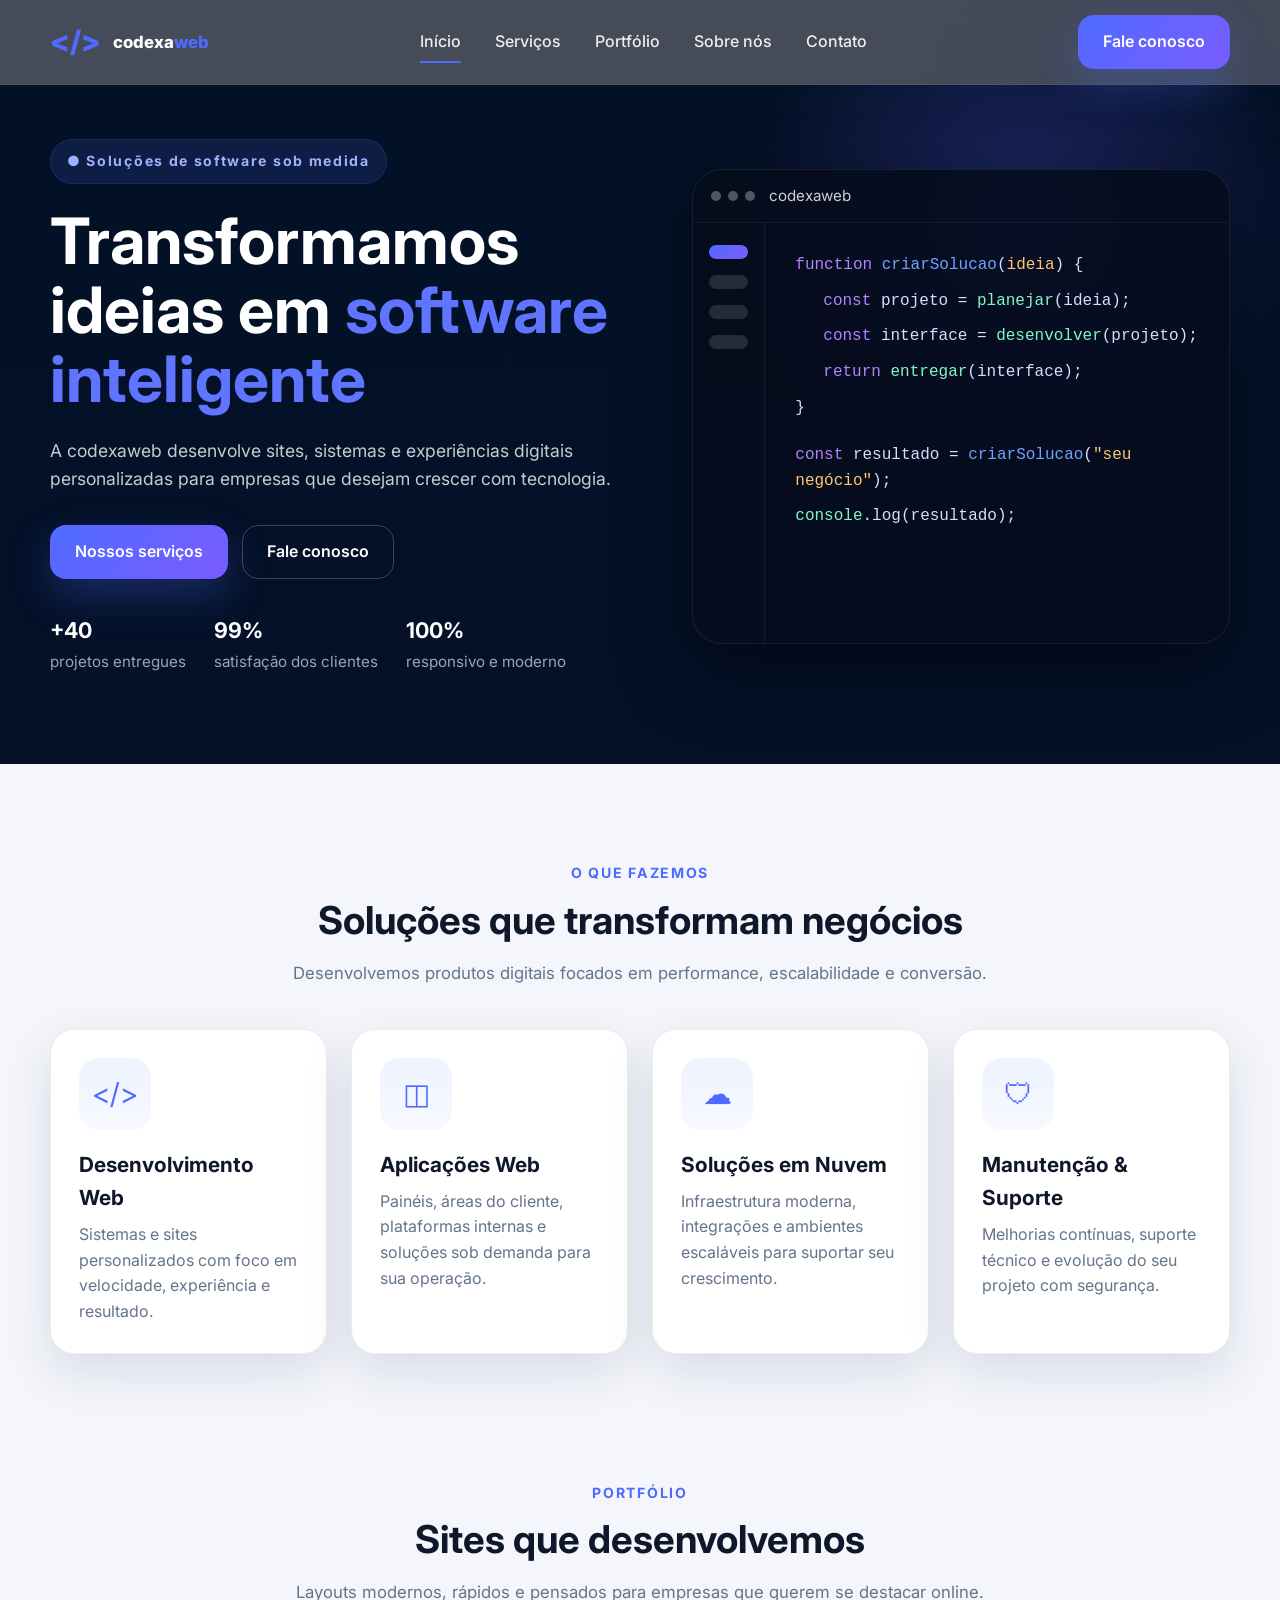
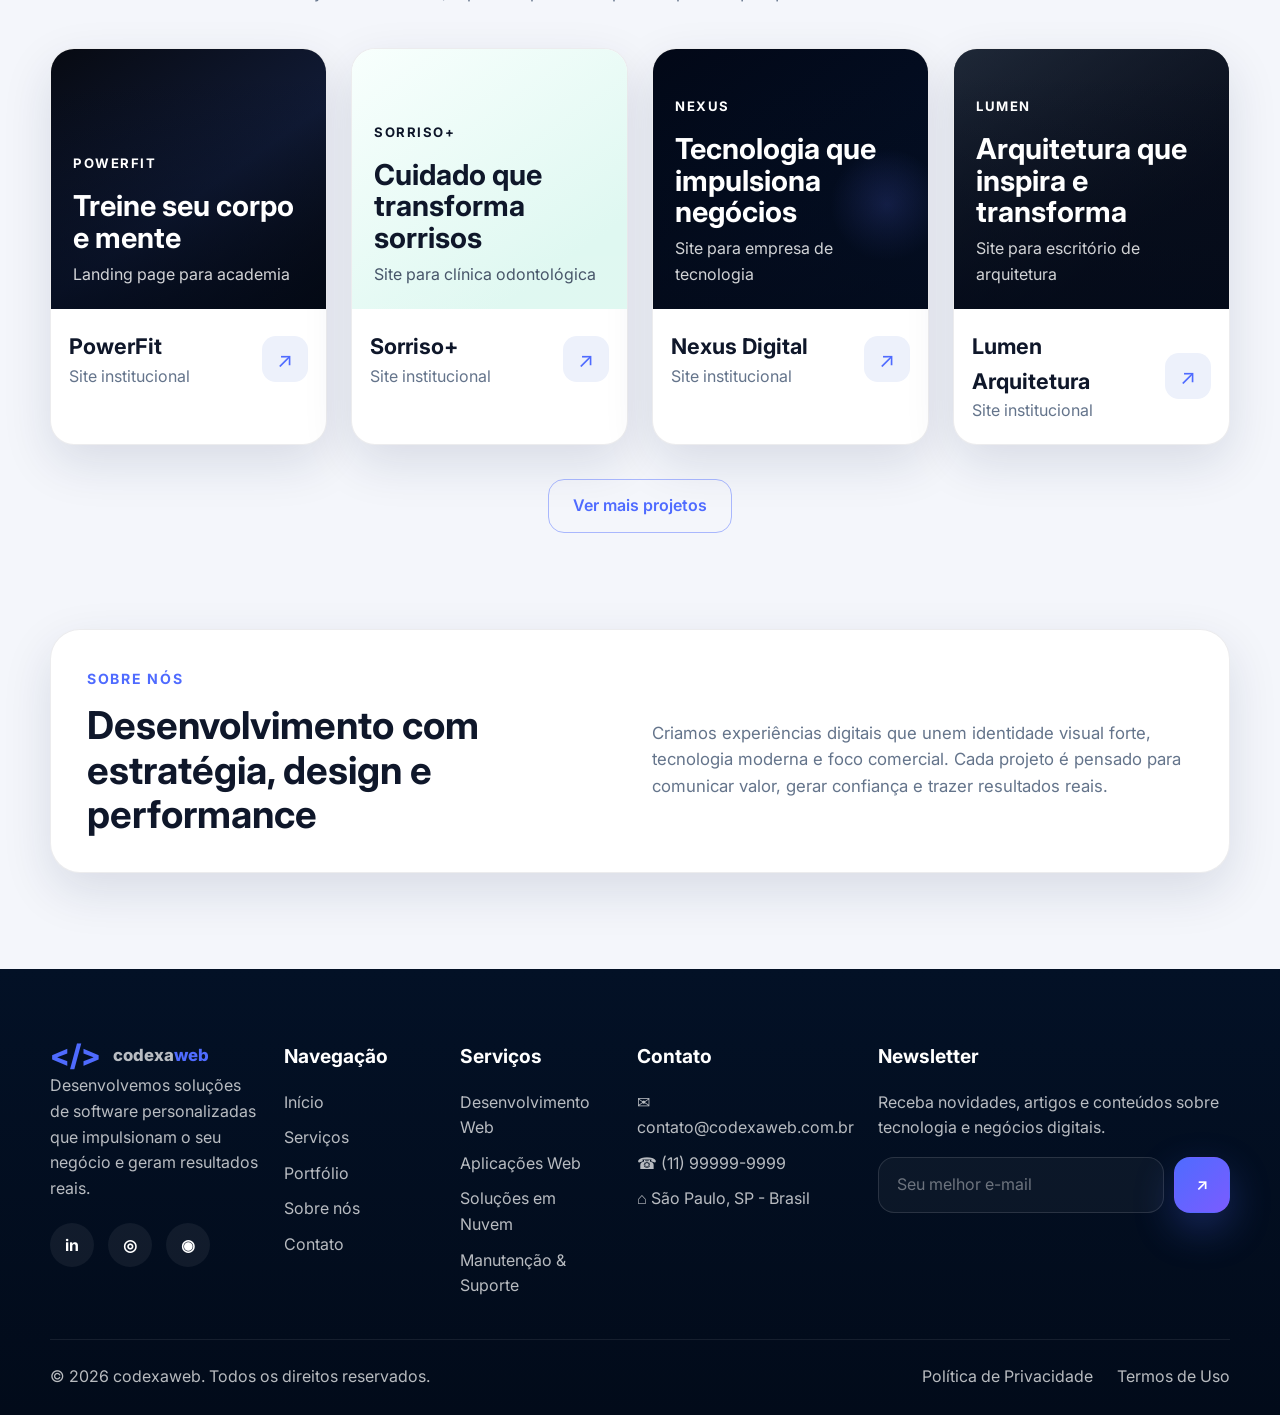
==== index.html @ ecbe746e "Arquivos iniciais" ====
<!DOCTYPE html>
<html lang="pt-BR">
<head>
  <meta charset="UTF-8" />
  <meta name="viewport" content="width=device-width, initial-scale=1.0" />
  <title>codexaweb | Soluções de software sob medida</title>
  <meta name="description" content="A codexaweb desenvolve sites e soluções de software modernas para empresas que querem crescer no digital." />
  <link rel="preconnect" href="https://fonts.googleapis.com">
  <link rel="preconnect" href="https://fonts.gstatic.com" crossorigin>
  <link href="https://fonts.googleapis.com/css2?family=Inter:wght@400;500;600;700;800&display=swap" rel="stylesheet">
  <link rel="stylesheet" href="style.css" />
</head>
<body>
  <div class="page-glow page-glow-1"></div>
  <div class="page-glow page-glow-2"></div>

  <header class="header" id="topo">
    <div class="container nav">
      <a href="#topo" class="brand" aria-label="Ir para o topo">
        <span class="brand-icon">&lt;/&gt;</span>
        <span class="brand-text">codexa<span>web</span></span>
      </a>

      <button class="menu-toggle" aria-label="Abrir menu" aria-expanded="false">
        <span></span><span></span><span></span>
      </button>

      <nav class="nav-links">
        <a href="#inicio">Início</a>
        <a href="#servicos">Serviços</a>
        <a href="#portfolio">Portfólio</a>
        <a href="#sobre">Sobre nós</a>
        <a href="#contato">Contato</a>
      </nav>

      <a href="#contato" class="btn btn-primary desktop-cta">Fale conosco</a>
    </div>
  </header>

  <main>
    <section class="hero" id="inicio">
      <div class="container hero-grid">
        <div class="hero-content">
          <span class="eyebrow">● Soluções de software sob medida</span>
          <h1>Transformamos ideias em <span>software inteligente</span></h1>
          <p>
            A codexaweb desenvolve sites, sistemas e experiências digitais
            personalizadas para empresas que desejam crescer com tecnologia.
          </p>

          <div class="hero-actions">
            <a href="#servicos" class="btn btn-primary">Nossos serviços</a>
            <a href="#contato" class="btn btn-secondary">Fale conosco</a>
          </div>

          <ul class="hero-metrics">
            <li><strong>+40</strong><span>projetos entregues</span></li>
            <li><strong>99%</strong><span>satisfação dos clientes</span></li>
            <li><strong>100%</strong><span>responsivo e moderno</span></li>
          </ul>
        </div>

        <div class="hero-visual" aria-hidden="true">
          <div class="mockup-window">
            <div class="window-top">
              <div class="dots"><span></span><span></span><span></span></div>
              <span class="window-title">codexaweb</span>
            </div>
            <div class="window-body">
              <aside class="sidebar">
                <span class="side-item active"></span>
                <span class="side-item"></span>
                <span class="side-item"></span>
                <span class="side-item"></span>
              </aside>
              <div class="code-area">
                <div class="line"><span class="purple">function</span> <span class="blue">criarSolucao</span>(<span class="orange">ideia</span>) {</div>
                <div class="line indent"><span class="purple">const</span> projeto = <span class="green">planejar</span>(ideia);</div>
                <div class="line indent"><span class="purple">const</span> interface = <span class="green">desenvolver</span>(projeto);</div>
                <div class="line indent"><span class="purple">return</span> <span class="green">entregar</span>(interface);</div>
                <div class="line">}</div>
                <div class="line space"></div>
                <div class="line"><span class="purple">const</span> resultado = <span class="blue">criarSolucao</span>(<span class="orange">"seu negócio"</span>);</div>
                <div class="line"><span class="green">console</span>.log(resultado);</div>
              </div>
            </div>
          </div>
        </div>
      </div>
    </section>

    <section class="services" id="servicos">
      <div class="container section-head center">
        <span class="section-tag">O QUE FAZEMOS</span>
        <h2>Soluções que transformam negócios</h2>
        <p>Desenvolvemos produtos digitais focados em performance, escalabilidade e conversão.</p>
      </div>

      <div class="container cards-grid">
        <article class="service-card">
          <div class="icon-box">&lt;/&gt;</div>
          <h3>Desenvolvimento Web</h3>
          <p>Sistemas e sites personalizados com foco em velocidade, experiência e resultado.</p>
        </article>

        <article class="service-card">
          <div class="icon-box">◫</div>
          <h3>Aplicações Web</h3>
          <p>Painéis, áreas do cliente, plataformas internas e soluções sob demanda para sua operação.</p>
        </article>

        <article class="service-card">
          <div class="icon-box">☁</div>
          <h3>Soluções em Nuvem</h3>
          <p>Infraestrutura moderna, integrações e ambientes escaláveis para suportar seu crescimento.</p>
        </article>

        <article class="service-card">
          <div class="icon-box">🛡</div>
          <h3>Manutenção & Suporte</h3>
          <p>Melhorias contínuas, suporte técnico e evolução do seu projeto com segurança.</p>
        </article>
      </div>
    </section>

    <section class="portfolio" id="portfolio">
      <div class="container section-head center">
        <span class="section-tag">PORTFÓLIO</span>
        <h2>Sites que desenvolvemos</h2>
        <p>Layouts modernos, rápidos e pensados para empresas que querem se destacar online.</p>
      </div>

      
      <div class="container portfolio-grid">
        <article class="project-card">
          <div class="project-thumb thumb-fitness">
            <div>
              <span class="project-mini-brand">POWERFIT</span>
              <h3>Treine seu corpo e mente</h3>
              <p>Landing page para academia</p>
            </div>
          </div>
          <div class="project-info">
            <div>
              <h4>PowerFit</h4>
              <span>Site institucional</span>
            </div>
            <a href="#contato" aria-label="Solicitar projeto parecido">↗</a>
          </div>
        </article>

        <article class="project-card">
          <div class="project-thumb thumb-dental">
            <div>
              <span class="project-mini-brand">SORRISO+</span>
              <h3>Cuidado que transforma sorrisos</h3>
              <p>Site para clínica odontológica</p>
            </div>
          </div>
          <div class="project-info">
            <div>
              <h4>Sorriso+</h4>
              <span>Site institucional</span>
            </div>
            <a href="#contato" aria-label="Solicitar projeto parecido">↗</a>
          </div>
        </article>

        <article class="project-card">
          <div class="project-thumb thumb-tech">
            <div>
              <span class="project-mini-brand">NEXUS</span>
              <h3>Tecnologia que impulsiona negócios</h3>
              <p>Site para empresa de tecnologia</p>
            </div>
          </div>
          <div class="project-info">
            <div>
              <h4>Nexus Digital</h4>
              <span>Site institucional</span>
            </div>
            <a href="#contato" aria-label="Solicitar projeto parecido">↗</a>
          </div>
        </article>

        <article class="project-card">
          <div class="project-thumb thumb-arch">
            <div>
              <span class="project-mini-brand">LUMEN</span>
              <h3>Arquitetura que inspira e transforma</h3>
              <p>Site para escritório de arquitetura</p>
            </div>
          </div>
          <div class="project-info">
            <div>
              <h4>Lumen Arquitetura</h4>
              <span>Site institucional</span>
            </div>
            <a href="#contato" aria-label="Solicitar projeto parecido">↗</a>
          </div>
        </article>
      </div>

      <div class="container portfolio-action">
        <a href="#contato" class="btn btn-outline">Ver mais projetos</a>
      </div>
    </section>

    <section class="about" id="sobre">
      <div class="container about-box">
        <div>
          <span class="section-tag">SOBRE NÓS</span>
          <h2>Desenvolvimento com estratégia, design e performance</h2>
        </div>
        <p>
          Criamos experiências digitais que unem identidade visual forte,
          tecnologia moderna e foco comercial. Cada projeto é pensado para
          comunicar valor, gerar confiança e trazer resultados reais.
        </p>
      </div>
    </section>
  </main>

  <footer class="footer" id="contato">
    <div class="container footer-grid">
      <div class="footer-brand-col">
        <a href="#topo" class="brand footer-brand">
          <span class="brand-icon">&lt;/&gt;</span>
          <span class="brand-text">codexa<span>web</span></span>
        </a>
        <p>
          Desenvolvemos soluções de software personalizadas que impulsionam o
          seu negócio e geram resultados reais.
        </p>
        <div class="socials">
          <a href="#" aria-label="LinkedIn">in</a>
          <a href="#" aria-label="Instagram">◎</a>
          <a href="#" aria-label="GitHub">◉</a>
        </div>
      </div>

      <div>
        <h3>Navegação</h3>
        <ul>
          <li><a href="#inicio">Início</a></li>
          <li><a href="#servicos">Serviços</a></li>
          <li><a href="#portfolio">Portfólio</a></li>
          <li><a href="#sobre">Sobre nós</a></li>
          <li><a href="#contato">Contato</a></li>
        </ul>
      </div>

      <div>
        <h3>Serviços</h3>
        <ul>
          <li><a href="#servicos">Desenvolvimento Web</a></li>
          <li><a href="#servicos">Aplicações Web</a></li>
          <li><a href="#servicos">Soluções em Nuvem</a></li>
          <li><a href="#servicos">Manutenção & Suporte</a></li>
        </ul>
      </div>

      <div>
        <h3>Contato</h3>
        <ul class="contact-list">
          <li>✉ contato@codexaweb.com.br</li>
          <li>☎ (11) 99999-9999</li>
          <li>⌂ São Paulo, SP - Brasil</li>
        </ul>
      </div>

      <div>
        <h3>Newsletter</h3>
        <p>Receba novidades, artigos e conteúdos sobre tecnologia e negócios digitais.</p>
        <form class="newsletter-form" id="newsletterForm">
          <input type="email" id="newsletterEmail" placeholder="Seu melhor e-mail" required />
          <button type="submit" class="btn btn-primary icon-btn">↗</button>
        </form>
        <small id="formMessage" class="form-message"></small>
      </div>
    </div>

    <div class="container footer-bottom">
      <p>© 2026 codexaweb. Todos os direitos reservados.</p>
      <div>
        <a href="#">Política de Privacidade</a>
        <a href="#">Termos de Uso</a>
      </div>
    </div>
  </footer>

  <script src="script.js"></script>
</body>
</html>
---- style.css ----
:root {
  --bg: #f4f6fb;
  --bg-dark: #041129;
  --bg-darker: #020b1a;
  --surface: #ffffff;
  --surface-soft: #edf1fb;
  --text: #0f172a;
  --text-soft: #64748b;
  --white: #ffffff;
  --border: rgba(15, 23, 42, 0.08);
  --primary: #4f6bff;
  --primary-2: #7a5cff;
  --shadow: 0 18px 50px rgba(18, 32, 74, 0.12);
  --radius: 24px;
  --container: 1180px;
}

* {
  margin: 0;
  padding: 0;
  box-sizing: border-box;
}

html {
  scroll-behavior: smooth;
}

body {
  font-family: 'Inter', sans-serif;
  background: var(--bg);
  color: var(--text);
  line-height: 1.6;
  overflow-x: hidden;
}

a {
  color: inherit;
  text-decoration: none;
}

button,
input {
  font: inherit;
}

.container {
  width: min(calc(100% - 40px), var(--container));
  margin: 0 auto;
}

.page-glow {
  position: fixed;
  inset: auto;
  border-radius: 999px;
  filter: blur(110px);
  pointer-events: none;
  opacity: 0.22;
  z-index: -1;
}

.page-glow-1 {
  width: 360px;
  height: 360px;
  background: #5d6dff;
  top: 40px;
  right: -100px;
}

.page-glow-2 {
  width: 340px;
  height: 340px;
  background: #6e37ff;
  top: 220px;
  left: -120px;
}

.header {
  position: sticky;
  top: 0;
  z-index: 20;
  backdrop-filter: blur(12px);
  background: rgba(2, 11, 26, 0.72);
  border-bottom: 1px solid rgba(255,255,255,0.06);
}

.nav {
  min-height: 84px;
  display: flex;
  align-items: center;
  justify-content: space-between;
  gap: 24px;
}

.brand {
  display: inline-flex;
  align-items: center;
  gap: 12px;
  color: var(--white);
  font-weight: 800;
  font-size: 1.15rem;
}

.brand-icon {
  color: var(--primary);
  font-size: 1.85rem;
  line-height: 1;
}

.brand-text {
  font-size: 1.05rem;
}

.brand-text span {
  color: var(--primary);
}

.nav-links {
  display: flex;
  align-items: center;
  gap: 34px;
  color: rgba(255,255,255,0.9);
}

.nav-links a {
  position: relative;
  font-weight: 500;
}

.nav-links a::after {
  content: '';
  position: absolute;
  left: 0;
  bottom: -8px;
  width: 0;
  height: 2px;
  background: var(--primary);
  transition: width .25s ease;
}

.nav-links a:hover::after,
.nav-links a.active::after {
  width: 100%;
}

.btn {
  display: inline-flex;
  align-items: center;
  justify-content: center;
  min-height: 54px;
  padding: 0 24px;
  border-radius: 16px;
  border: 1px solid transparent;
  font-weight: 600;
  transition: transform .2s ease, box-shadow .2s ease, border-color .2s ease, background .2s ease;
  cursor: pointer;
}

.btn:hover {
  transform: translateY(-2px);
}

.btn-primary {
  color: var(--white);
  background: linear-gradient(135deg, var(--primary), var(--primary-2));
  box-shadow: 0 16px 40px rgba(79, 107, 255, 0.28);
}

.btn-secondary {
  color: var(--white);
  background: transparent;
  border-color: rgba(255,255,255,0.22);
}

.btn-outline {
  border-color: rgba(79, 107, 255, 0.45);
  color: var(--primary);
  background: transparent;
}

.menu-toggle {
  display: none;
  flex-direction: column;
  gap: 5px;
  background: transparent;
  border: 0;
}

.menu-toggle span {
  width: 26px;
  height: 2px;
  background: var(--white);
  display: block;
}

.hero {
  position: relative;
  background:
    radial-gradient(circle at 80% 20%, rgba(100, 92, 255, 0.28), transparent 24%),
    linear-gradient(180deg, #031126 0%, #041129 100%);
  padding: 54px 0 90px;
  overflow: hidden;
}

.hero-grid {
  display: grid;
  grid-template-columns: 1.05fr 0.95fr;
  align-items: center;
  gap: 48px;
}

.eyebrow,
.section-tag {
  display: inline-flex;
  align-items: center;
  gap: 8px;
  font-size: .88rem;
  letter-spacing: .12em;
  font-weight: 700;
}

.eyebrow {
  color: #9db2ff;
  background: rgba(79, 107, 255, 0.14);
  border: 1px solid rgba(79, 107, 255, 0.18);
  padding: 10px 16px;
  border-radius: 999px;
}

.hero-content h1 {
  margin-top: 22px;
  font-size: clamp(2.6rem, 5vw, 4.6rem);
  line-height: 1.08;
  color: var(--white);
  max-width: 680px;
}

.hero-content h1 span {
  color: #5f74ff;
}

.hero-content p {
  margin-top: 24px;
  color: rgba(255,255,255,0.78);
  font-size: 1.1rem;
  max-width: 620px;
}

.hero-actions {
  margin-top: 32px;
  display: flex;
  gap: 14px;
  flex-wrap: wrap;
}

.hero-metrics {
  list-style: none;
  margin-top: 34px;
  display: flex;
  gap: 28px;
  flex-wrap: wrap;
}

.hero-metrics li {
  display: grid;
  gap: 2px;
}

.hero-metrics strong {
  color: var(--white);
  font-size: 1.35rem;
}

.hero-metrics span {
  color: rgba(255,255,255,0.62);
  font-size: .95rem;
}

.hero-visual {
  display: flex;
  justify-content: center;
}

.mockup-window {
  width: 100%;
  max-width: 620px;
  background: rgba(6, 12, 28, 0.88);
  border: 1px solid rgba(255,255,255,0.08);
  border-radius: 30px;
  box-shadow: 0 24px 70px rgba(0, 0, 0, 0.5);
  overflow: hidden;
}

.window-top {
  padding: 14px 18px;
  display: flex;
  align-items: center;
  gap: 14px;
  border-bottom: 1px solid rgba(255,255,255,0.06);
}

.dots {
  display: flex;
  gap: 7px;
}

.dots span {
  width: 10px;
  height: 10px;
  border-radius: 50%;
  background: rgba(255,255,255,0.3);
}

.window-title {
  color: rgba(255,255,255,0.8);
  font-size: .95rem;
}

.window-body {
  display: grid;
  grid-template-columns: 72px 1fr;
  min-height: 420px;
}

.sidebar {
  border-right: 1px solid rgba(255,255,255,0.06);
  padding: 22px 16px;
  display: grid;
  gap: 16px;
  align-content: start;
}

.side-item {
  height: 14px;
  border-radius: 999px;
  background: rgba(255,255,255,0.12);
}

.side-item.active {
  background: linear-gradient(135deg, var(--primary), var(--primary-2));
}

.code-area {
  padding: 30px;
  font-family: Consolas, Monaco, monospace;
  font-size: 1rem;
  color: #d6ddff;
}

.line { margin-bottom: 10px; }
.line.space { margin-bottom: 22px; }
.indent { padding-left: 28px; }
.purple { color: #b382ff; }
.blue { color: #72a2ff; }
.green { color: #81f7c6; }
.orange { color: #ffc770; }

.services,
.portfolio,
.about {
  padding: 96px 0;
}

.section-head {
  margin-bottom: 42px;
}

.section-head.center {
  text-align: center;
}

.section-tag {
  color: var(--primary);
}

.section-head h2,
.about-box h2 {
  font-size: clamp(2rem, 3vw, 3rem);
  line-height: 1.15;
  margin-top: 12px;
}

.section-head p,
.about-box p {
  margin-top: 18px;
  color: var(--text-soft);
  font-size: 1.05rem;
}

.cards-grid,
.portfolio-grid,
.footer-grid,
.about-box {
  display: grid;
  gap: 24px;
}

.cards-grid {
  grid-template-columns: repeat(4, 1fr);
}

.service-card {
  background: var(--surface);
  border: 1px solid var(--border);
  border-radius: var(--radius);
  padding: 28px;
  box-shadow: var(--shadow);
}

.icon-box {
  width: 72px;
  height: 72px;
  display: grid;
  place-items: center;
  border-radius: 20px;
  background: linear-gradient(180deg, #eef3ff, #f7f9ff);
  color: var(--primary);
  font-size: 1.8rem;
  margin-bottom: 18px;
}

.service-card h3 {
  font-size: 1.3rem;
  margin-bottom: 8px;
}

.service-card p {
  color: var(--text-soft);
}

.portfolio {
  padding-top: 30px;
}

.portfolio-grid {
  grid-template-columns: repeat(4, 1fr);
}

.project-card {
  background: var(--surface);
  border: 1px solid var(--border);
  border-radius: 24px;
  overflow: hidden;
  box-shadow: var(--shadow);
}

.project-thumb {
  min-height: 260px;
  padding: 22px;
  display: flex;
  align-items: flex-end;
  color: var(--white);
  position: relative;
  overflow: hidden;
}

.project-thumb::after {
  content: '';
  position: absolute;
  inset: 0;
  background: linear-gradient(180deg, transparent 10%, rgba(3, 10, 25, 0.7) 100%);
}

.project-thumb > div {
  position: relative;
  z-index: 1;
}

.project-mini-brand {
  display: inline-block;
  margin-bottom: 16px;
  font-size: .82rem;
  letter-spacing: .12em;
  font-weight: 700;
}

.project-thumb h3 {
  line-height: 1.1;
  font-size: 1.8rem;
  margin-bottom: 8px;
  max-width: 250px;
}

.project-thumb p {
  color: rgba(255,255,255,0.82);
}

.thumb-fitness {
  background: linear-gradient(145deg, #070a12 0%, #111b36 55%, #05070b 100%);
}

.thumb-dental {
  color: #0f172a;
  background: linear-gradient(145deg, #f8fffd 0%, #dff8f1 80%);
}
.thumb-dental::after { background: linear-gradient(180deg, transparent 0%, rgba(255,255,255,0.02) 100%); }
.thumb-dental p { color: #475569; }

.thumb-tech {
  background:
    radial-gradient(circle at 85% 60%, rgba(95, 116, 255, 0.28), transparent 20%),
    linear-gradient(145deg, #020817 0%, #041129 100%);
}

.thumb-arch {
  background:
    linear-gradient(145deg, rgba(6, 10, 20, 0.45), rgba(6, 10, 20, 0.72)),
    linear-gradient(145deg, #334155 0%, #0f172a 70%);
}

.project-info {
  padding: 20px 18px;
  display: flex;
  justify-content: space-between;
  align-items: center;
  gap: 16px;
}

.project-info h4 {
  font-size: 1.35rem;
}

.project-info span {
  color: var(--text-soft);
}

.project-info a {
  width: 46px;
  height: 46px;
  display: grid;
  place-items: center;
  border-radius: 14px;
  background: var(--surface-soft);
  color: var(--primary);
  font-size: 1.3rem;
  flex-shrink: 0;
}

.portfolio-action {
  display: flex;
  justify-content: center;
  margin-top: 34px;
}

.about {
  padding-top: 0;
}

.about-box {
  grid-template-columns: 1fr 1fr;
  align-items: center;
  background: var(--surface);
  border: 1px solid var(--border);
  padding: 36px;
  border-radius: 30px;
  box-shadow: var(--shadow);
}

.footer {
  background: linear-gradient(180deg, #031126 0%, #020b1a 100%);
  color: var(--white);
  padding: 72px 0 26px;
}

.footer-grid {
  grid-template-columns: 1.1fr .8fr .8fr .9fr 1fr;
  align-items: start;
}

.footer-brand-col p,
.footer p,
.footer li,
.footer a,
.form-message {
  color: rgba(255,255,255,0.72);
}

.footer h3 {
  margin-bottom: 18px;
  font-size: 1.2rem;
}

.footer ul {
  list-style: none;
  display: grid;
  gap: 10px;
}

.socials {
  margin-top: 22px;
  display: flex;
  gap: 14px;
}

.socials a {
  width: 44px;
  height: 44px;
  display: grid;
  place-items: center;
  border-radius: 50%;
  background: rgba(255,255,255,0.06);
  color: var(--white);
  font-weight: 700;
}

.contact-list li {
  display: flex;
  align-items: center;
  gap: 10px;
}

.newsletter-form {
  margin-top: 16px;
  display: flex;
  gap: 10px;
}

.newsletter-form input {
  flex: 1;
  min-height: 56px;
  padding: 0 18px;
  border: 1px solid rgba(255,255,255,0.12);
  border-radius: 16px;
  background: rgba(255,255,255,0.04);
  color: var(--white);
  outline: none;
}

.newsletter-form input::placeholder {
  color: rgba(255,255,255,0.4);
}

.icon-btn {
  min-width: 56px;
  padding: 0;
}

.form-message {
  display: block;
  margin-top: 10px;
  min-height: 22px;
}

.footer-bottom {
  margin-top: 40px;
  padding-top: 24px;
  border-top: 1px solid rgba(255,255,255,0.08);
  display: flex;
  justify-content: space-between;
  gap: 20px;
  flex-wrap: wrap;
}

.footer-bottom div {
  display: flex;
  gap: 24px;
  flex-wrap: wrap;
}

@media (max-width: 1100px) {
  .hero-grid,
  .about-box,
  .footer-grid,
  .cards-grid,
  .portfolio-grid {
    grid-template-columns: repeat(2, 1fr);
  }

  .footer-grid {
    grid-template-columns: repeat(3, 1fr);
  }

  .footer-brand-col {
    grid-column: span 3;
  }
}

@media (max-width: 860px) {
  .menu-toggle {
    display: flex;
  }

  .desktop-cta {
    display: none;
  }

  .nav-links {
    position: absolute;
    top: calc(100% + 1px);
    left: 20px;
    right: 20px;
    background: rgba(4, 17, 41, 0.98);
    border: 1px solid rgba(255,255,255,0.06);
    border-radius: 18px;
    padding: 18px;
    display: none;
    flex-direction: column;
    align-items: flex-start;
    gap: 14px;
  }

  .nav-links.open {
    display: flex;
  }

  .hero {
    padding-top: 30px;
  }

  .hero-grid,
  .cards-grid,
  .portfolio-grid,
  .about-box,
  .footer-grid {
    grid-template-columns: 1fr;
  }

  .footer-brand-col {
    grid-column: auto;
  }

  .window-body {
    min-height: 340px;
  }
}

@media (max-width: 560px) {
  .container {
    width: min(calc(100% - 28px), var(--container));
  }

  .hero-actions,
  .newsletter-form,
  .footer-bottom {
    flex-direction: column;
  }

  .btn,
  .newsletter-form input,
  .icon-btn {
    width: 100%;
  }

  .hero-metrics {
    gap: 18px;
    flex-direction: column;
  }

  .service-card,
  .about-box {
    padding: 24px;
  }

  .project-thumb {
    min-height: 220px;
  }

  .project-thumb h3 {
    font-size: 1.45rem;
  }
}
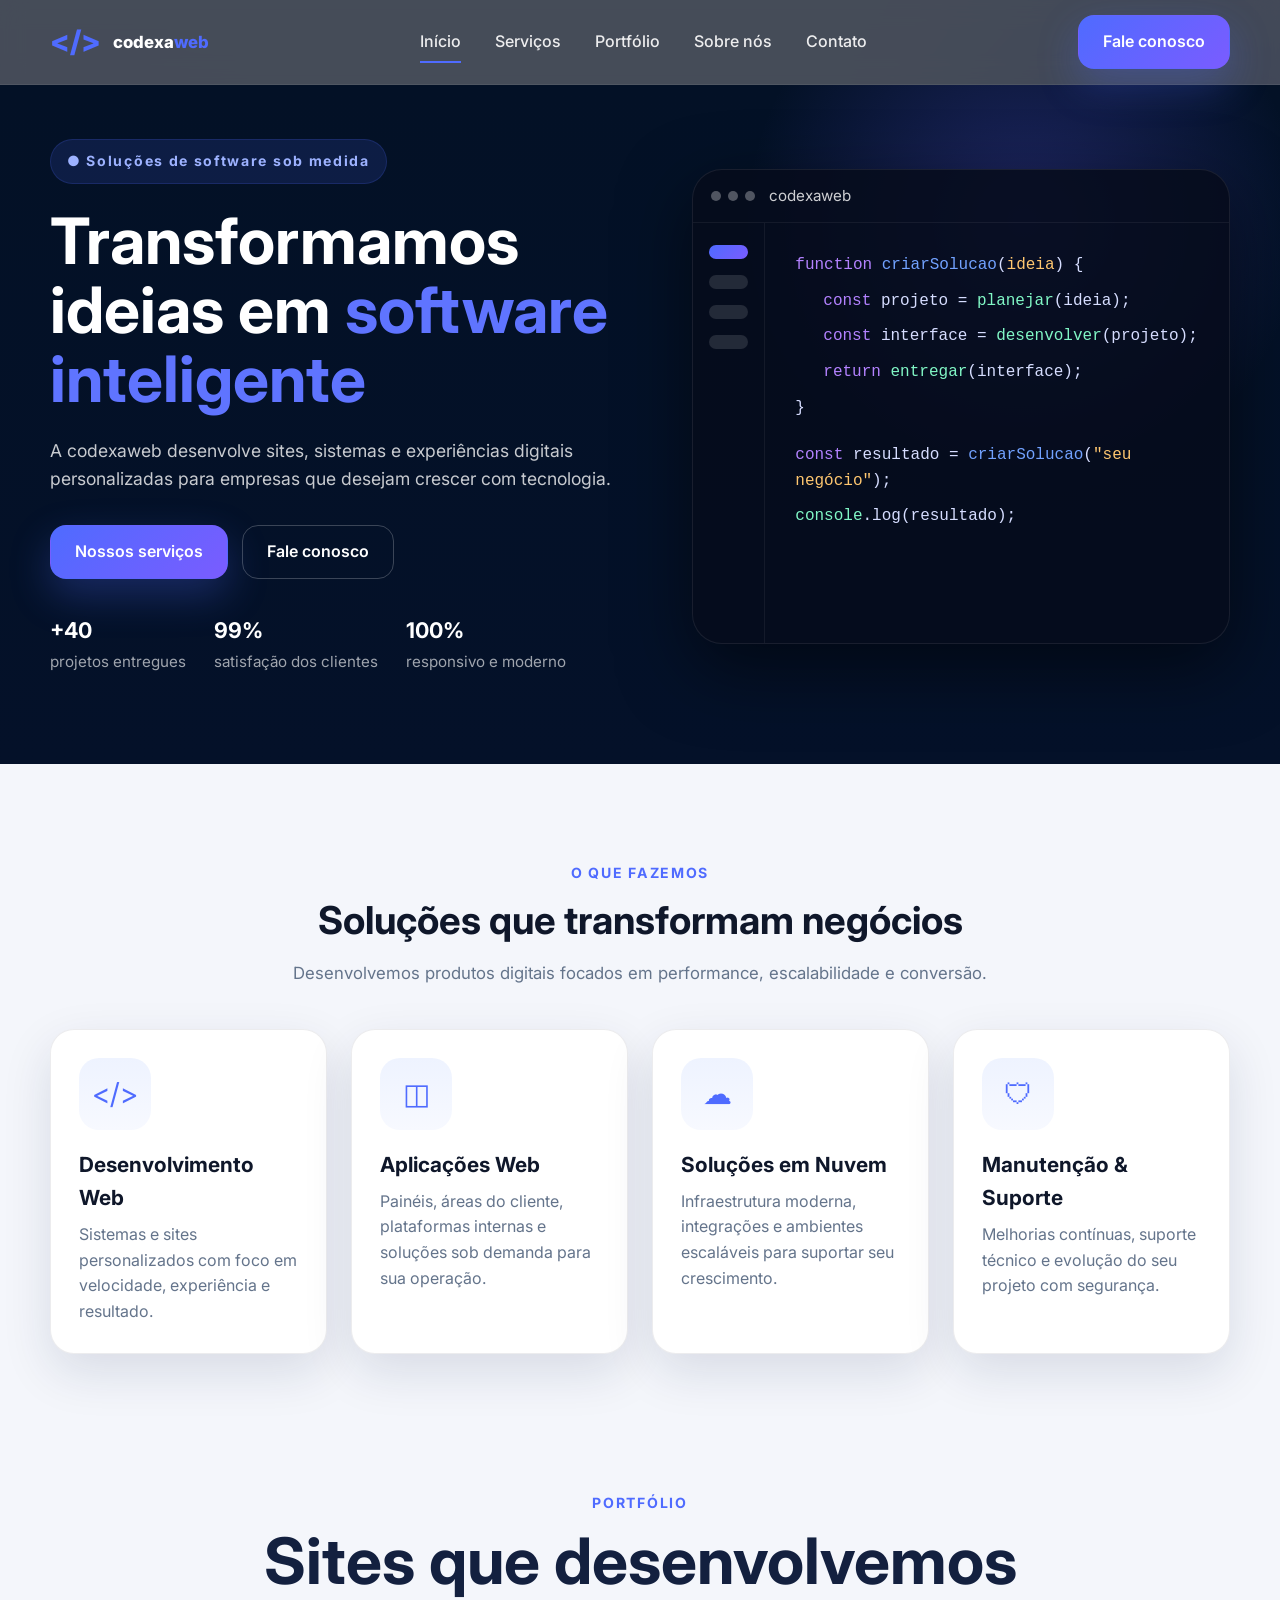
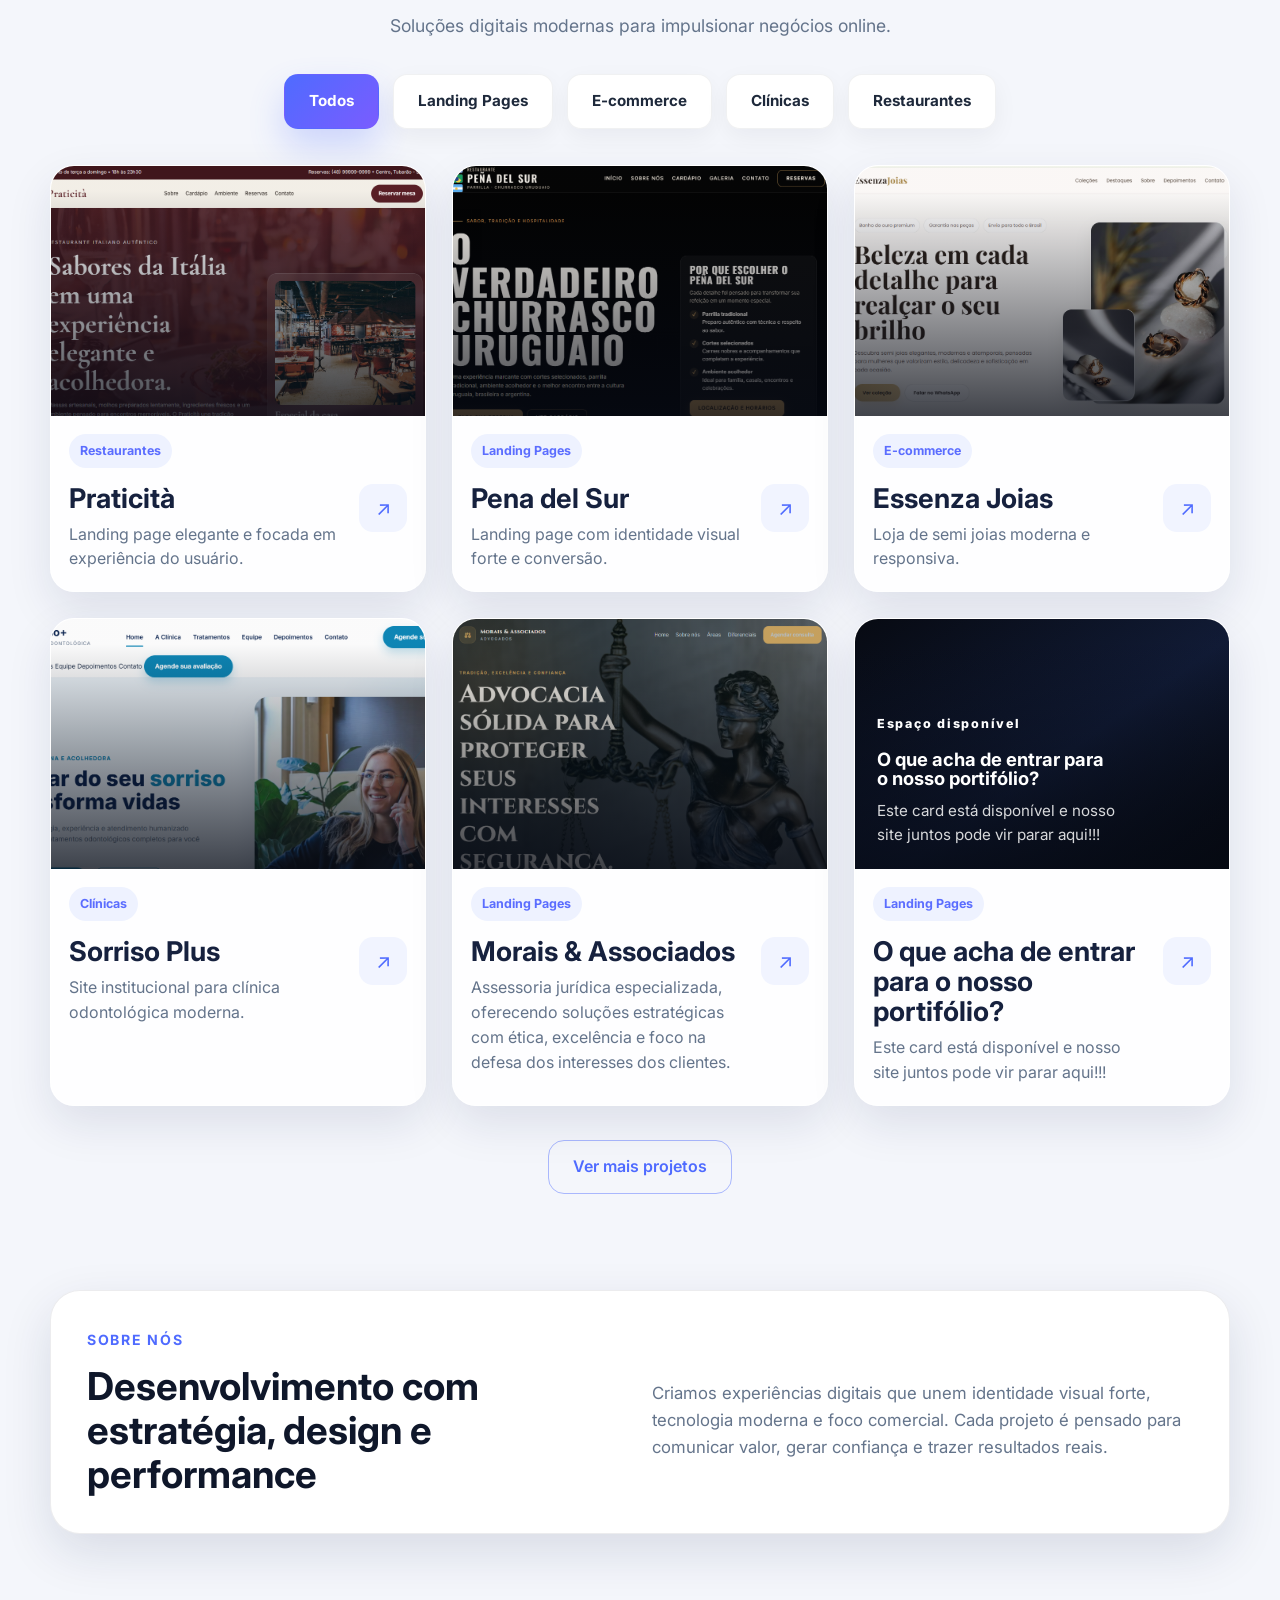
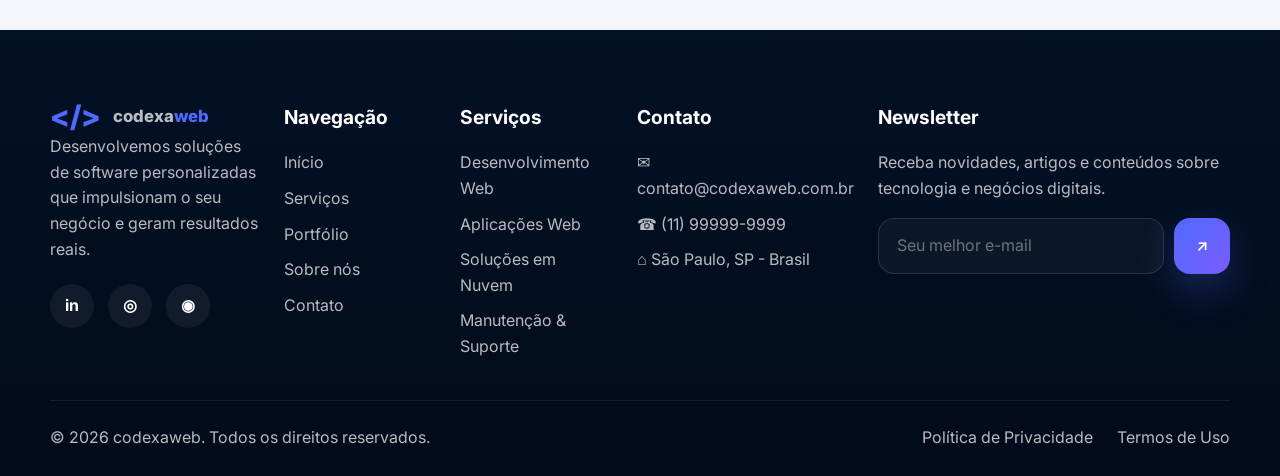
==== commit e9bd8648: "Adicionando site de advogados" ====
--- a/index.html
+++ b/index.html
@@ -1,15 +1,18 @@
 <!DOCTYPE html>
 <html lang="pt-BR">
+
 <head>
   <meta charset="UTF-8" />
   <meta name="viewport" content="width=device-width, initial-scale=1.0" />
   <title>codexaweb | Soluções de software sob medida</title>
-  <meta name="description" content="A codexaweb desenvolve sites e soluções de software modernas para empresas que querem crescer no digital." />
+  <meta name="description"
+    content="A codexaweb desenvolve sites e soluções de software modernas para empresas que querem crescer no digital." />
   <link rel="preconnect" href="https://fonts.googleapis.com">
   <link rel="preconnect" href="https://fonts.gstatic.com" crossorigin>
   <link href="https://fonts.googleapis.com/css2?family=Inter:wght@400;500;600;700;800&display=swap" rel="stylesheet">
-  <link rel="stylesheet" href="style.css" />
+  <link rel="stylesheet" href="style_updated1.css" />
 </head>
+
 <body>
   <div class="page-glow page-glow-1"></div>
   <div class="page-glow page-glow-2"></div>
@@ -74,13 +77,18 @@
                 <span class="side-item"></span>
               </aside>
               <div class="code-area">
-                <div class="line"><span class="purple">function</span> <span class="blue">criarSolucao</span>(<span class="orange">ideia</span>) {</div>
-                <div class="line indent"><span class="purple">const</span> projeto = <span class="green">planejar</span>(ideia);</div>
-                <div class="line indent"><span class="purple">const</span> interface = <span class="green">desenvolver</span>(projeto);</div>
-                <div class="line indent"><span class="purple">return</span> <span class="green">entregar</span>(interface);</div>
+                <div class="line"><span class="purple">function</span> <span class="blue">criarSolucao</span>(<span
+                    class="orange">ideia</span>) {</div>
+                <div class="line indent"><span class="purple">const</span> projeto = <span
+                    class="green">planejar</span>(ideia);</div>
+                <div class="line indent"><span class="purple">const</span> interface = <span
+                    class="green">desenvolver</span>(projeto);</div>
+                <div class="line indent"><span class="purple">return</span> <span
+                    class="green">entregar</span>(interface);</div>
                 <div class="line">}</div>
                 <div class="line space"></div>
-                <div class="line"><span class="purple">const</span> resultado = <span class="blue">criarSolucao</span>(<span class="orange">"seu negócio"</span>);</div>
+                <div class="line"><span class="purple">const</span> resultado = <span
+                    class="blue">criarSolucao</span>(<span class="orange">"seu negócio"</span>);</div>
                 <div class="line"><span class="green">console</span>.log(resultado);</div>
               </div>
             </div>
@@ -124,85 +132,155 @@
     </section>
 
     <section class="portfolio" id="portfolio">
-      <div class="container section-head center">
-        <span class="section-tag">PORTFÓLIO</span>
-        <h2>Sites que desenvolvemos</h2>
-        <p>Layouts modernos, rápidos e pensados para empresas que querem se destacar online.</p>
-      </div>
-
-      
-      <div class="container portfolio-grid">
-        <article class="project-card">
-          <div class="project-thumb thumb-fitness">
-            <div>
-              <span class="project-mini-brand">POWERFIT</span>
-              <h3>Treine seu corpo e mente</h3>
-              <p>Landing page para academia</p>
-            </div>
-          </div>
-          <div class="project-info">
-            <div>
-              <h4>PowerFit</h4>
-              <span>Site institucional</span>
-            </div>
-            <a href="#contato" aria-label="Solicitar projeto parecido">↗</a>
-          </div>
-        </article>
-
-        <article class="project-card">
-          <div class="project-thumb thumb-dental">
-            <div>
-              <span class="project-mini-brand">SORRISO+</span>
-              <h3>Cuidado que transforma sorrisos</h3>
-              <p>Site para clínica odontológica</p>
-            </div>
-          </div>
-          <div class="project-info">
-            <div>
-              <h4>Sorriso+</h4>
-              <span>Site institucional</span>
-            </div>
-            <a href="#contato" aria-label="Solicitar projeto parecido">↗</a>
-          </div>
-        </article>
-
-        <article class="project-card">
-          <div class="project-thumb thumb-tech">
-            <div>
-              <span class="project-mini-brand">NEXUS</span>
-              <h3>Tecnologia que impulsiona negócios</h3>
-              <p>Site para empresa de tecnologia</p>
-            </div>
-          </div>
-          <div class="project-info">
-            <div>
-              <h4>Nexus Digital</h4>
-              <span>Site institucional</span>
-            </div>
-            <a href="#contato" aria-label="Solicitar projeto parecido">↗</a>
-          </div>
-        </article>
-
-        <article class="project-card">
-          <div class="project-thumb thumb-arch">
-            <div>
-              <span class="project-mini-brand">LUMEN</span>
-              <h3>Arquitetura que inspira e transforma</h3>
-              <p>Site para escritório de arquitetura</p>
-            </div>
-          </div>
-          <div class="project-info">
-            <div>
-              <h4>Lumen Arquitetura</h4>
-              <span>Site institucional</span>
-            </div>
-            <a href="#contato" aria-label="Solicitar projeto parecido">↗</a>
-          </div>
-        </article>
-      </div>
-
-      <div class="container portfolio-action">
-        <a href="#contato" class="btn btn-outline">Ver mais projetos</a>
+      <div class="container portfolio-shell">
+        <div class="section-head center portfolio-head">
+          <span class="section-tag">PORTFÓLIO</span>
+          <h2>Sites que desenvolvemos</h2>
+          <p>Soluções digitais modernas para impulsionar negócios online.</p>
+        </div>
+
+        <div class="portfolio-filters">
+          <button class="portfolio-filter active" type="button">Todos</button>
+          <button class="portfolio-filter" type="button">Landing Pages</button>
+          <button class="portfolio-filter" type="button">E-commerce</button>
+          <button class="portfolio-filter" type="button">Clínicas</button>
+          <button class="portfolio-filter" type="button">Restaurantes</button>
+        </div>
+
+        <div class="portfolio-grid portfolio-grid-modern">
+          <article class="project-card project-card-modern">
+            <div class="project-thumb project-thumb-modern"
+              style="background-image: url('./assets/praticita.png'); background-size: cover; background-position: top;">
+              <div class="project-overlay-content">
+                <!-- <span class="project-mini-brand">PRATICITÀ</span>
+                <h3>Restaurante italiano moderno</h3>
+                <p>Experiência italiana autêntica com um toque contemporâneo.</p> -->
+              </div>
+            </div>
+            <div class="project-content-modern">
+              <span class="project-badge">Restaurantes</span>
+              <div class="project-info-modern">
+                <div>
+                  <h4>Praticità</h4>
+                  <p>Landing page elegante e focada em experiência do usuário.</p>
+                </div>
+                <a href="https://praticita-chat-gtp.vercel.app/" target="_blank" rel="noopener noreferrer">↗</a>
+              </div>
+            </div>
+          </article>
+
+          <article class="project-card project-card-modern">
+            <div class="project-thumb project-thumb-modern"
+              style="background-image: url('./assets/pena-del-sur.png'); background-size: cover; background-position: top;">
+              <div class="project-overlay-content">
+                <!-- <span class="project-mini-brand">PENA DEL SUR</span>
+                <h3>Design sofisticado e moderno</h3>
+                <p>Apartamentos exclusivos em uma localização privilegiada.</p> -->
+              </div>
+            </div>
+            <div class="project-content-modern">
+              <span class="project-badge">Landing Pages</span>
+              <div class="project-info-modern">
+                <div>
+                  <h4>Pena del Sur</h4>
+                  <p>Landing page com identidade visual forte e conversão.</p>
+                </div>
+                <a href="https://pena-del-sur.vercel.app/" target="_blank" rel="noopener noreferrer">↗</a>
+              </div>
+            </div>
+          </article>
+
+          <article class="project-card project-card-modern">
+            <div class="project-thumb project-thumb-modern"
+              style="background-image: url('./assets/essenza-joias.png'); background-size: cover; background-position: center top;">
+              <div class="project-overlay-content">
+                <!-- <span class="project-mini-brand">ESSENZA</span>
+                <h3>Joias que contam histórias</h3>
+                <p>Peças exclusivas para momentos inesquecíveis.</p> -->
+              </div>
+            </div>
+            <div class="project-content-modern">
+              <span class="project-badge">E-commerce</span>
+              <div class="project-info-modern">
+                <div>
+                  <h4>Essenza Joias</h4>
+                  <p>Loja de semi joias moderna e responsiva.</p>
+                </div>
+                <a href="https://essenza-joias.vercel.app/" target="_blank" rel="noopener noreferrer">↗</a>
+              </div>
+            </div>
+          </article>
+
+          <article class="project-card project-card-modern">
+            <div class="project-thumb project-thumb-modern"
+              style="background-image: url('./assets/sorriso-plus.png'); background-size: cover; background-position: top;">
+              <div class="project-overlay-content">
+                <!-- <span class="project-mini-brand">SORRISO+</span>
+                <h3>Cuidado que transforma sorrisos</h3>
+                <p>Tratamentos odontológicos com tecnologia avançada.</p> -->
+              </div>
+            </div>
+            <div class="project-content-modern">
+              <span class="project-badge">Clínicas</span>
+              <div class="project-info-modern">
+                <div>
+                  <h4>Sorriso Plus</h4>
+                  <p>Site institucional para clínica odontológica moderna.</p>
+                </div>
+                <a href="https://sorriso-plus.vercel.app/" target="_blank" rel="noopener noreferrer">↗</a>
+              </div>
+            </div>
+          </article>
+
+          <article class="project-card project-card-modern">
+            <div class="project-thumb project-thumb-modern"
+              style="background-image: url('./assets/moraes-associados.png'); background-size: cover; background-position: top;">
+              <div class="project-overlay-content">
+                <!-- <span class="project-mini-brand">Espaço disponível</span>
+                <h3>O que acha de entrar para o nosso portifólio?</h3>
+                <p>Assessoria jurídica especializada, oferecendo soluções estratégicas com ética, excelência e foco na
+                  defesa dos interesses dos clientes.</p> -->
+              </div>
+            </div>
+            <div class="project-content-modern">
+              <span class="project-badge">Landing Pages</span>
+              <div class="project-info-modern">
+                <div>
+                  <h4>Morais & Associados</h4>
+                  <p>Assessoria jurídica especializada, oferecendo soluções estratégicas com ética, excelência e foco na
+                    defesa dos interesses dos clientes.</p>
+
+                </div>
+                <a href="#contato" aria-label="Solicitar projeto parecido">↗</a>
+              </div>
+            </div>
+          </article>
+
+
+          <article class="project-card project-card-modern">
+            <div class="project-thumb project-thumb-modern thumb-fitness">
+              <div class="project-overlay-content">
+                <span class="project-mini-brand">Espaço disponível</span>
+                <h3>O que acha de entrar para o nosso portifólio?</h3>
+                <p>Este card está disponível e nosso site juntos pode vir parar aqui!!!</p>
+              </div>
+            </div>
+            <div class="project-content-modern">
+              <span class="project-badge">Landing Pages</span>
+              <div class="project-info-modern">
+                <div>
+                  <h4>O que acha de entrar para o nosso portifólio?</h4>
+                  <p>Este card está disponível e nosso site juntos pode vir parar aqui!!!</p>
+                </div>
+                <a href="#contato" aria-label="Solicitar projeto parecido">↗</a>
+              </div>
+            </div>
+          </article>
+        </div>
+
+        <div class="portfolio-action">
+          <a href="#contato" class="btn btn-outline">Ver mais projetos</a>
+        </div>
       </div>
     </section>
 
@@ -291,4 +369,5 @@
 
   <script src="script.js"></script>
 </body>
-</html>
+
+</html>
--- a/style_updated1.css
+++ b/style_updated1.css
@@ -0,0 +1,860 @@
+:root {
+  --bg: #f4f6fb;
+  --bg-dark: #041129;
+  --bg-darker: #020b1a;
+  --surface: #ffffff;
+  --surface-soft: #edf1fb;
+  --text: #0f172a;
+  --text-soft: #64748b;
+  --white: #ffffff;
+  --border: rgba(15, 23, 42, 0.08);
+  --primary: #4f6bff;
+  --primary-2: #7a5cff;
+  --shadow: 0 18px 50px rgba(18, 32, 74, 0.12);
+  --radius: 24px;
+  --container: 1180px;
+}
+
+* {
+  margin: 0;
+  padding: 0;
+  box-sizing: border-box;
+}
+
+html {
+  scroll-behavior: smooth;
+}
+
+body {
+  font-family: 'Inter', sans-serif;
+  background: var(--bg);
+  color: var(--text);
+  line-height: 1.6;
+  overflow-x: hidden;
+}
+
+a {
+  color: inherit;
+  text-decoration: none;
+}
+
+button,
+input {
+  font: inherit;
+}
+
+.container {
+  width: min(calc(100% - 40px), var(--container));
+  margin: 0 auto;
+}
+
+.page-glow {
+  position: fixed;
+  inset: auto;
+  border-radius: 999px;
+  filter: blur(110px);
+  pointer-events: none;
+  opacity: 0.22;
+  z-index: -1;
+}
+
+.page-glow-1 {
+  width: 360px;
+  height: 360px;
+  background: #5d6dff;
+  top: 40px;
+  right: -100px;
+}
+
+.page-glow-2 {
+  width: 340px;
+  height: 340px;
+  background: #6e37ff;
+  top: 220px;
+  left: -120px;
+}
+
+.header {
+  position: sticky;
+  top: 0;
+  z-index: 20;
+  backdrop-filter: blur(12px);
+  background: rgba(2, 11, 26, 0.72);
+  border-bottom: 1px solid rgba(255,255,255,0.06);
+}
+
+.nav {
+  min-height: 84px;
+  display: flex;
+  align-items: center;
+  justify-content: space-between;
+  gap: 24px;
+}
+
+.brand {
+  display: inline-flex;
+  align-items: center;
+  gap: 12px;
+  color: var(--white);
+  font-weight: 800;
+  font-size: 1.15rem;
+}
+
+.brand-icon {
+  color: var(--primary);
+  font-size: 1.85rem;
+  line-height: 1;
+}
+
+.brand-text {
+  font-size: 1.05rem;
+}
+
+.brand-text span {
+  color: var(--primary);
+}
+
+.nav-links {
+  display: flex;
+  align-items: center;
+  gap: 34px;
+  color: rgba(255,255,255,0.9);
+}
+
+.nav-links a {
+  position: relative;
+  font-weight: 500;
+}
+
+.nav-links a::after {
+  content: '';
+  position: absolute;
+  left: 0;
+  bottom: -8px;
+  width: 0;
+  height: 2px;
+  background: var(--primary);
+  transition: width .25s ease;
+}
+
+.nav-links a:hover::after,
+.nav-links a.active::after {
+  width: 100%;
+}
+
+.btn {
+  display: inline-flex;
+  align-items: center;
+  justify-content: center;
+  min-height: 54px;
+  padding: 0 24px;
+  border-radius: 16px;
+  border: 1px solid transparent;
+  font-weight: 600;
+  transition: transform .2s ease, box-shadow .2s ease, border-color .2s ease, background .2s ease;
+  cursor: pointer;
+}
+
+.btn:hover {
+  transform: translateY(-2px);
+}
+
+.btn-primary {
+  color: var(--white);
+  background: linear-gradient(135deg, var(--primary), var(--primary-2));
+  box-shadow: 0 16px 40px rgba(79, 107, 255, 0.28);
+}
+
+.btn-secondary {
+  color: var(--white);
+  background: transparent;
+  border-color: rgba(255,255,255,0.22);
+}
+
+.btn-outline {
+  border-color: rgba(79, 107, 255, 0.45);
+  color: var(--primary);
+  background: transparent;
+}
+
+.menu-toggle {
+  display: none;
+  flex-direction: column;
+  gap: 5px;
+  background: transparent;
+  border: 0;
+}
+
+.menu-toggle span {
+  width: 26px;
+  height: 2px;
+  background: var(--white);
+  display: block;
+}
+
+.hero {
+  position: relative;
+  background:
+    radial-gradient(circle at 80% 20%, rgba(100, 92, 255, 0.28), transparent 24%),
+    linear-gradient(180deg, #031126 0%, #041129 100%);
+  padding: 54px 0 90px;
+  overflow: hidden;
+}
+
+.hero-grid {
+  display: grid;
+  grid-template-columns: 1.05fr 0.95fr;
+  align-items: center;
+  gap: 48px;
+}
+
+.eyebrow,
+.section-tag {
+  display: inline-flex;
+  align-items: center;
+  gap: 8px;
+  font-size: .88rem;
+  letter-spacing: .12em;
+  font-weight: 700;
+}
+
+.eyebrow {
+  color: #9db2ff;
+  background: rgba(79, 107, 255, 0.14);
+  border: 1px solid rgba(79, 107, 255, 0.18);
+  padding: 10px 16px;
+  border-radius: 999px;
+}
+
+.hero-content h1 {
+  margin-top: 22px;
+  font-size: clamp(2.6rem, 5vw, 4.6rem);
+  line-height: 1.08;
+  color: var(--white);
+  max-width: 680px;
+}
+
+.hero-content h1 span {
+  color: #5f74ff;
+}
+
+.hero-content p {
+  margin-top: 24px;
+  color: rgba(255,255,255,0.78);
+  font-size: 1.1rem;
+  max-width: 620px;
+}
+
+.hero-actions {
+  margin-top: 32px;
+  display: flex;
+  gap: 14px;
+  flex-wrap: wrap;
+}
+
+.hero-metrics {
+  list-style: none;
+  margin-top: 34px;
+  display: flex;
+  gap: 28px;
+  flex-wrap: wrap;
+}
+
+.hero-metrics li {
+  display: grid;
+  gap: 2px;
+}
+
+.hero-metrics strong {
+  color: var(--white);
+  font-size: 1.35rem;
+}
+
+.hero-metrics span {
+  color: rgba(255,255,255,0.62);
+  font-size: .95rem;
+}
+
+.hero-visual {
+  display: flex;
+  justify-content: center;
+}
+
+.mockup-window {
+  width: 100%;
+  max-width: 620px;
+  background: rgba(6, 12, 28, 0.88);
+  border: 1px solid rgba(255,255,255,0.08);
+  border-radius: 30px;
+  box-shadow: 0 24px 70px rgba(0, 0, 0, 0.5);
+  overflow: hidden;
+}
+
+.window-top {
+  padding: 14px 18px;
+  display: flex;
+  align-items: center;
+  gap: 14px;
+  border-bottom: 1px solid rgba(255,255,255,0.06);
+}
+
+.dots {
+  display: flex;
+  gap: 7px;
+}
+
+.dots span {
+  width: 10px;
+  height: 10px;
+  border-radius: 50%;
+  background: rgba(255,255,255,0.3);
+}
+
+.window-title {
+  color: rgba(255,255,255,0.8);
+  font-size: .95rem;
+}
+
+.window-body {
+  display: grid;
+  grid-template-columns: 72px 1fr;
+  min-height: 420px;
+}
+
+.sidebar {
+  border-right: 1px solid rgba(255,255,255,0.06);
+  padding: 22px 16px;
+  display: grid;
+  gap: 16px;
+  align-content: start;
+}
+
+.side-item {
+  height: 14px;
+  border-radius: 999px;
+  background: rgba(255,255,255,0.12);
+}
+
+.side-item.active {
+  background: linear-gradient(135deg, var(--primary), var(--primary-2));
+}
+
+.code-area {
+  padding: 30px;
+  font-family: Consolas, Monaco, monospace;
+  font-size: 1rem;
+  color: #d6ddff;
+}
+
+.line { margin-bottom: 10px; }
+.line.space { margin-bottom: 22px; }
+.indent { padding-left: 28px; }
+.purple { color: #b382ff; }
+.blue { color: #72a2ff; }
+.green { color: #81f7c6; }
+.orange { color: #ffc770; }
+
+.services,
+.portfolio,
+.about {
+  padding: 96px 0;
+}
+
+.section-head {
+  margin-bottom: 42px;
+}
+
+.section-head.center {
+  text-align: center;
+}
+
+.section-tag {
+  color: var(--primary);
+}
+
+.section-head h2,
+.about-box h2 {
+  font-size: clamp(2rem, 3vw, 3rem);
+  line-height: 1.15;
+  margin-top: 12px;
+}
+
+.section-head p,
+.about-box p {
+  margin-top: 18px;
+  color: var(--text-soft);
+  font-size: 1.05rem;
+}
+
+.cards-grid,
+.portfolio-grid,
+.footer-grid,
+.about-box {
+  display: grid;
+  gap: 24px;
+}
+
+.cards-grid {
+  grid-template-columns: repeat(4, 1fr);
+}
+
+.service-card {
+  background: var(--surface);
+  border: 1px solid var(--border);
+  border-radius: var(--radius);
+  padding: 28px;
+  box-shadow: var(--shadow);
+}
+
+.icon-box {
+  width: 72px;
+  height: 72px;
+  display: grid;
+  place-items: center;
+  border-radius: 20px;
+  background: linear-gradient(180deg, #eef3ff, #f7f9ff);
+  color: var(--primary);
+  font-size: 1.8rem;
+  margin-bottom: 18px;
+}
+
+.service-card h3 {
+  font-size: 1.3rem;
+  margin-bottom: 8px;
+}
+
+.service-card p {
+  color: var(--text-soft);
+}
+
+/* PORTFÓLIO NOVO */
+.portfolio {
+  padding-top: 40px;
+  position: relative;
+}
+
+.portfolio-shell {
+  position: relative;
+}
+
+.portfolio-head {
+  max-width: 760px;
+  margin: 0 auto 34px;
+}
+
+.portfolio-head h2 {
+  font-size: clamp(2.4rem, 5vw, 4.2rem);
+  line-height: 1.05;
+  color: #13203f;
+}
+
+.portfolio-head p {
+  font-size: 1.1rem;
+}
+
+.portfolio-filters {
+  display: flex;
+  justify-content: center;
+  flex-wrap: wrap;
+  gap: 14px;
+  margin-bottom: 36px;
+}
+
+.portfolio-filter {
+  border: 1px solid rgba(15, 23, 42, 0.06);
+  background: rgba(255, 255, 255, 0.92);
+  color: #1e293b;
+  padding: 14px 24px;
+  border-radius: 14px;
+  font-size: 0.95rem;
+  font-weight: 700;
+  cursor: pointer;
+  box-shadow: 0 8px 24px rgba(15, 23, 42, 0.05);
+  transition: .3s ease;
+}
+
+.portfolio-filter:hover {
+  transform: translateY(-2px);
+}
+
+.portfolio-filter.active {
+  background: linear-gradient(135deg, var(--primary), var(--primary-2));
+  color: var(--white);
+  border-color: transparent;
+  box-shadow: 0 18px 35px rgba(79, 107, 255, 0.24);
+}
+
+.portfolio-grid-modern {
+  grid-template-columns: repeat(3, 1fr);
+  gap: 26px;
+}
+
+.project-card-modern {
+  background: rgba(255, 255, 255, 0.86);
+  border: 1px solid rgba(255,255,255,0.75);
+  border-radius: 24px;
+  overflow: hidden;
+  box-shadow: 0 18px 45px rgba(18, 32, 74, 0.10);
+  transition: transform .35s ease, box-shadow .35s ease;
+  backdrop-filter: blur(10px);
+}
+
+.project-card-modern:hover {
+  transform: translateY(-8px);
+  box-shadow: 0 26px 60px rgba(18, 32, 74, 0.16);
+}
+
+.project-thumb-modern {
+  min-height: 250px;
+  position: relative;
+  display: flex;
+  align-items: flex-end;
+  padding: 22px;
+  overflow: hidden;
+  background-repeat: no-repeat;
+}
+
+.project-thumb-modern::after {
+  content: '';
+  position: absolute;
+  inset: 0;
+  background: linear-gradient(180deg, rgba(6, 10, 20, 0.02) 10%, rgba(6, 10, 20, 0.76) 100%);
+}
+
+.project-overlay-content {
+  position: relative;
+  z-index: 1;
+  color: var(--white);
+}
+
+.project-mini-brand {
+  display: inline-block;
+  margin-bottom: 16px;
+  font-size: .78rem;
+  letter-spacing: .14em;
+  font-weight: 800;
+}
+
+.project-thumb-modern h3 {
+  line-height: 1.05;
+  font-size: 1.15rem;
+  margin-bottom: 10px;
+  max-width: 240px;
+}
+
+.project-thumb-modern p {
+  color: rgba(255,255,255,0.84);
+  max-width: 260px;
+  font-size: .95rem;
+}
+
+.project-content-modern {
+  padding: 18px 18px 20px;
+}
+
+.project-badge {
+  display: inline-flex;
+  align-items: center;
+  justify-content: center;
+  background: #eef2ff;
+  color: #5b6dff;
+  font-size: 0.78rem;
+  font-weight: 700;
+  padding: 7px 11px;
+  border-radius: 999px;
+  margin-bottom: 16px;
+}
+
+.project-info-modern {
+  display: flex;
+  justify-content: space-between;
+  align-items: flex-start;
+  gap: 18px;
+}
+
+.project-info-modern h4 {
+  font-size: 1.7rem;
+  line-height: 1.1;
+  margin-bottom: 8px;
+  color: #16213e;
+}
+
+.project-info-modern p {
+  color: var(--text-soft);
+  font-size: 1rem;
+  line-height: 1.55;
+  max-width: 270px;
+}
+
+.project-info-modern a {
+  min-width: 48px;
+  height: 48px;
+  display: grid;
+  place-items: center;
+  border-radius: 14px;
+  background: #f1f4ff;
+  color: var(--primary);
+  font-size: 1.25rem;
+  flex-shrink: 0;
+  transition: .3s ease;
+}
+
+.project-info-modern a:hover {
+  background: linear-gradient(135deg, var(--primary), var(--primary-2));
+  color: var(--white);
+  transform: translateY(-2px);
+}
+
+.thumb-fitness {
+  background: linear-gradient(145deg, #070a12 0%, #111b36 55%, #05070b 100%);
+}
+
+.thumb-arch {
+  background:
+    linear-gradient(145deg, rgba(6, 10, 20, 0.45), rgba(6, 10, 20, 0.72)),
+    linear-gradient(145deg, #50341f 0%, #1a120d 70%);
+}
+
+.portfolio-action {
+  display: flex;
+  justify-content: center;
+  margin-top: 34px;
+}
+
+.about {
+  padding-top: 0;
+}
+
+.about-box {
+  grid-template-columns: 1fr 1fr;
+  align-items: center;
+  background: var(--surface);
+  border: 1px solid var(--border);
+  padding: 36px;
+  border-radius: 30px;
+  box-shadow: var(--shadow);
+}
+
+.footer {
+  background: linear-gradient(180deg, #031126 0%, #020b1a 100%);
+  color: var(--white);
+  padding: 72px 0 26px;
+}
+
+.footer-grid {
+  grid-template-columns: 1.1fr .8fr .8fr .9fr 1fr;
+  align-items: start;
+}
+
+.footer-brand-col p,
+.footer p,
+.footer li,
+.footer a,
+.form-message {
+  color: rgba(255,255,255,0.72);
+}
+
+.footer h3 {
+  margin-bottom: 18px;
+  font-size: 1.2rem;
+}
+
+.footer ul {
+  list-style: none;
+  display: grid;
+  gap: 10px;
+}
+
+.socials {
+  margin-top: 22px;
+  display: flex;
+  gap: 14px;
+}
+
+.socials a {
+  width: 44px;
+  height: 44px;
+  display: grid;
+  place-items: center;
+  border-radius: 50%;
+  background: rgba(255,255,255,0.06);
+  color: var(--white);
+  font-weight: 700;
+}
+
+.contact-list li {
+  display: flex;
+  align-items: center;
+  gap: 10px;
+}
+
+.newsletter-form {
+  margin-top: 16px;
+  display: flex;
+  gap: 10px;
+}
+
+.newsletter-form input {
+  flex: 1;
+  min-height: 56px;
+  padding: 0 18px;
+  border: 1px solid rgba(255,255,255,0.12);
+  border-radius: 16px;
+  background: rgba(255,255,255,0.04);
+  color: var(--white);
+  outline: none;
+}
+
+.newsletter-form input::placeholder {
+  color: rgba(255,255,255,0.4);
+}
+
+.icon-btn {
+  min-width: 56px;
+  padding: 0;
+}
+
+.form-message {
+  display: block;
+  margin-top: 10px;
+  min-height: 22px;
+}
+
+.footer-bottom {
+  margin-top: 40px;
+  padding-top: 24px;
+  border-top: 1px solid rgba(255,255,255,0.08);
+  display: flex;
+  justify-content: space-between;
+  gap: 20px;
+  flex-wrap: wrap;
+}
+
+.footer-bottom div {
+  display: flex;
+  gap: 24px;
+  flex-wrap: wrap;
+}
+
+@media (max-width: 1100px) {
+  .hero-grid,
+  .about-box,
+  .footer-grid,
+  .cards-grid {
+    grid-template-columns: repeat(2, 1fr);
+  }
+
+  .portfolio-grid-modern {
+    grid-template-columns: repeat(2, 1fr);
+  }
+
+  .footer-grid {
+    grid-template-columns: repeat(3, 1fr);
+  }
+
+  .footer-brand-col {
+    grid-column: span 3;
+  }
+}
+
+@media (max-width: 860px) {
+  .menu-toggle {
+    display: flex;
+  }
+
+  .desktop-cta {
+    display: none;
+  }
+
+  .nav-links {
+    position: absolute;
+    top: calc(100% + 1px);
+    left: 20px;
+    right: 20px;
+    background: rgba(4, 17, 41, 0.98);
+    border: 1px solid rgba(255,255,255,0.06);
+    border-radius: 18px;
+    padding: 18px;
+    display: none;
+    flex-direction: column;
+    align-items: flex-start;
+    gap: 14px;
+  }
+
+  .nav-links.open {
+    display: flex;
+  }
+
+  .hero {
+    padding-top: 30px;
+  }
+
+  .hero-grid,
+  .cards-grid,
+  .portfolio-grid-modern,
+  .about-box,
+  .footer-grid {
+    grid-template-columns: 1fr;
+  }
+
+  .footer-brand-col {
+    grid-column: auto;
+  }
+
+  .window-body {
+    min-height: 340px;
+  }
+
+  .project-info-modern h4 {
+    font-size: 1.45rem;
+  }
+}
+
+@media (max-width: 560px) {
+  .container {
+    width: min(calc(100% - 28px), var(--container));
+  }
+
+  .hero-actions,
+  .newsletter-form,
+  .footer-bottom {
+    flex-direction: column;
+  }
+
+  .btn,
+  .newsletter-form input,
+  .icon-btn {
+    width: 100%;
+  }
+
+  .hero-metrics {
+    gap: 18px;
+    flex-direction: column;
+  }
+
+  .service-card,
+  .about-box {
+    padding: 24px;
+  }
+
+  .project-thumb-modern {
+    min-height: 220px;
+  }
+
+  .project-thumb-modern h3 {
+    font-size: 1.35rem;
+  }
+
+  .project-info-modern {
+    flex-direction: column;
+  }
+
+  .project-info-modern a {
+    align-self: flex-start;
+  }
+
+  .portfolio-filter {
+    width: 100%;
+    max-width: 260px;
+  }
+}
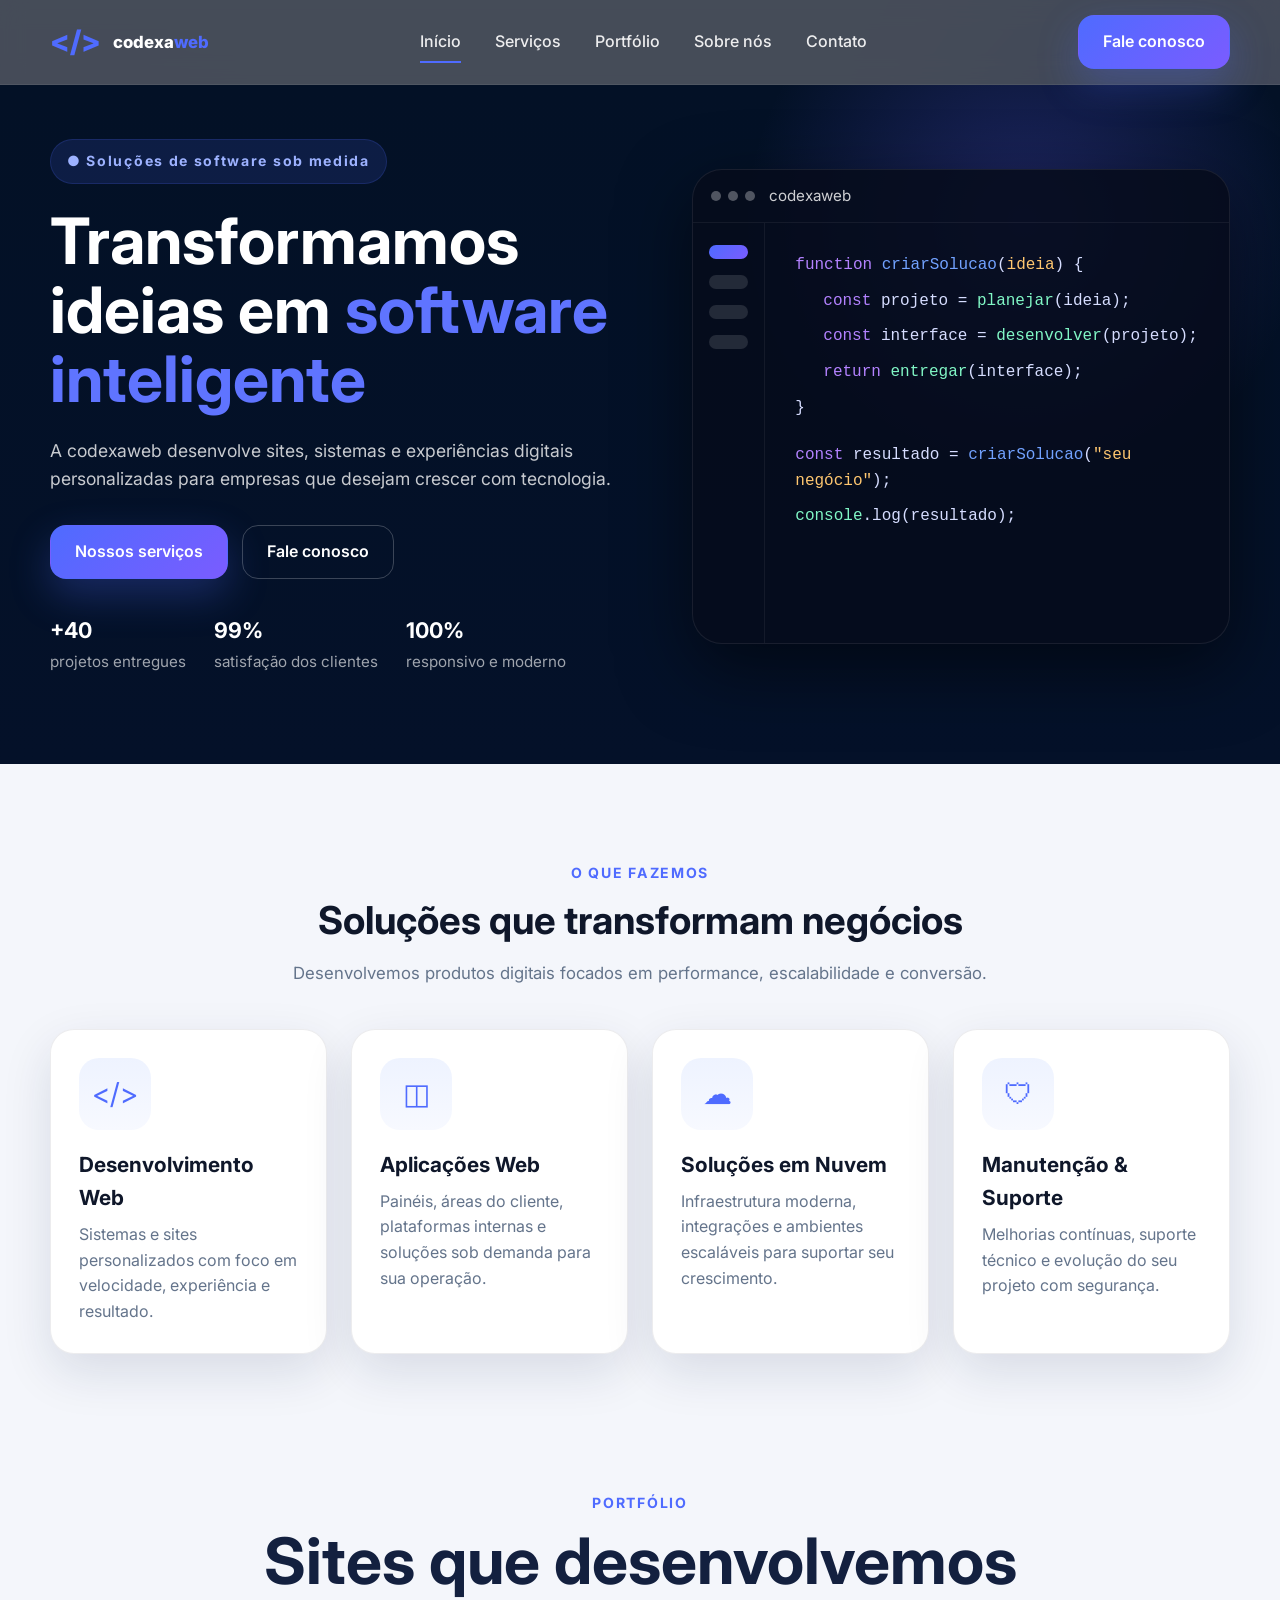
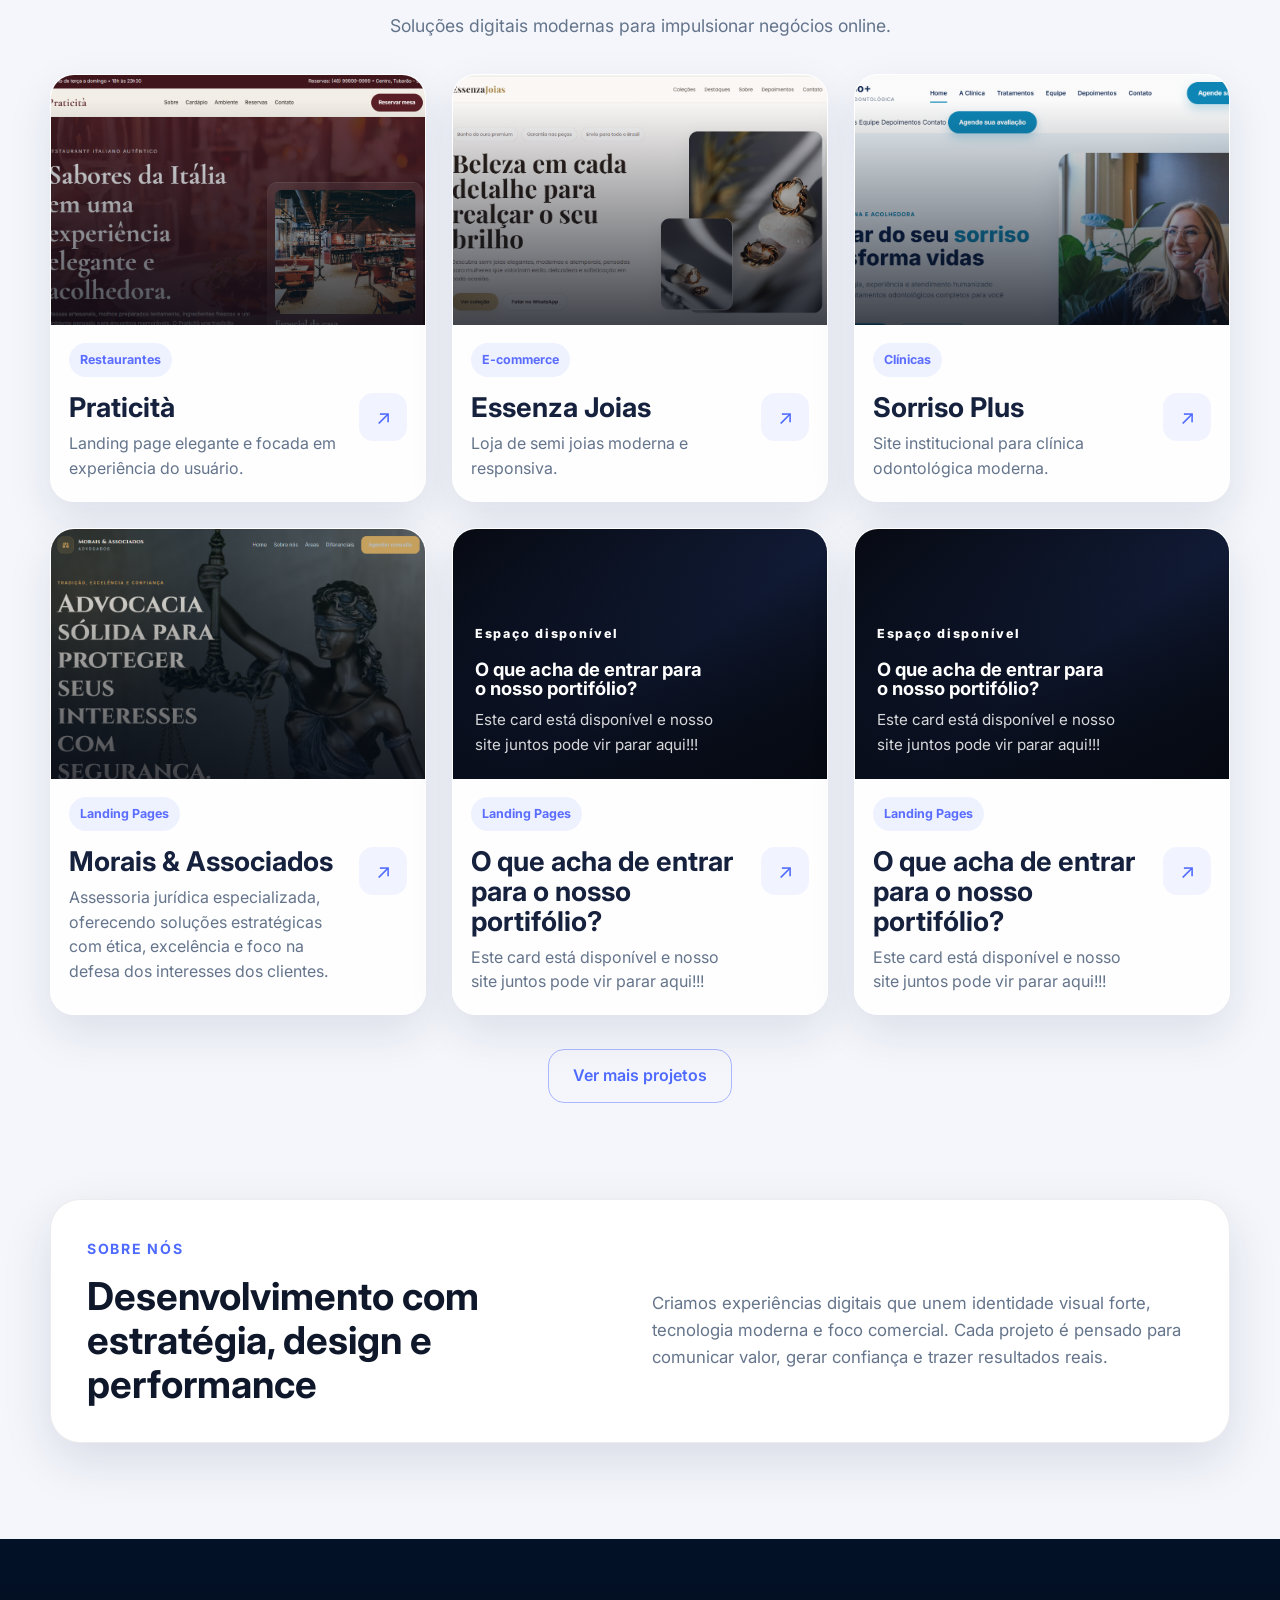
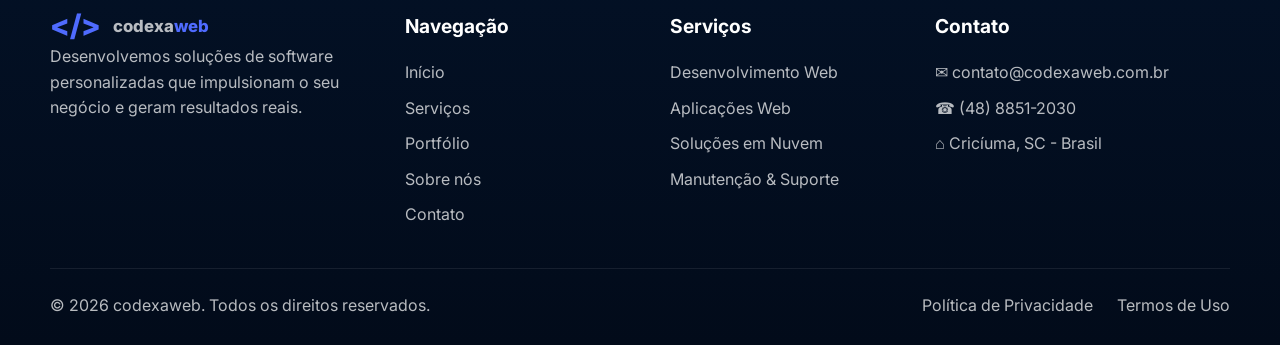
==== commit e055c81d: "Refatorando site e apagando arquivos de teste" ====
--- a/index.html
+++ b/index.html
@@ -10,7 +10,7 @@
   <link rel="preconnect" href="https://fonts.googleapis.com">
   <link rel="preconnect" href="https://fonts.gstatic.com" crossorigin>
   <link href="https://fonts.googleapis.com/css2?family=Inter:wght@400;500;600;700;800&display=swap" rel="stylesheet">
-  <link rel="stylesheet" href="style_updated1.css" />
+  <link rel="stylesheet" href="style.css" />
 </head>
 
 <body>
@@ -139,13 +139,13 @@
           <p>Soluções digitais modernas para impulsionar negócios online.</p>
         </div>
 
-        <div class="portfolio-filters">
+        <!-- <div class="portfolio-filters">
           <button class="portfolio-filter active" type="button">Todos</button>
           <button class="portfolio-filter" type="button">Landing Pages</button>
           <button class="portfolio-filter" type="button">E-commerce</button>
           <button class="portfolio-filter" type="button">Clínicas</button>
           <button class="portfolio-filter" type="button">Restaurantes</button>
-        </div>
+        </div> -->
 
         <div class="portfolio-grid portfolio-grid-modern">
           <article class="project-card project-card-modern">
@@ -169,13 +169,10 @@
             </div>
           </article>
 
-          <article class="project-card project-card-modern">
+          <!-- <article class="project-card project-card-modern">
             <div class="project-thumb project-thumb-modern"
               style="background-image: url('./assets/pena-del-sur.png'); background-size: cover; background-position: top;">
               <div class="project-overlay-content">
-                <!-- <span class="project-mini-brand">PENA DEL SUR</span>
-                <h3>Design sofisticado e moderno</h3>
-                <p>Apartamentos exclusivos em uma localização privilegiada.</p> -->
               </div>
             </div>
             <div class="project-content-modern">
@@ -188,7 +185,7 @@
                 <a href="https://pena-del-sur.vercel.app/" target="_blank" rel="noopener noreferrer">↗</a>
               </div>
             </div>
-          </article>
+          </article> -->
 
           <article class="project-card project-card-modern">
             <div class="project-thumb project-thumb-modern"
@@ -256,7 +253,27 @@
             </div>
           </article>
 
-
+          <article class="project-card project-card-modern">
+            <div class="project-thumb project-thumb-modern thumb-fitness">
+              <div class="project-overlay-content">
+                <span class="project-mini-brand">Espaço disponível</span>
+                <h3>O que acha de entrar para o nosso portifólio?</h3>
+                <p>Este card está disponível e nosso site juntos pode vir parar aqui!!!</p>
+              </div>
+            </div>
+            <div class="project-content-modern">
+              <span class="project-badge">Landing Pages</span>
+              <div class="project-info-modern">
+                <div>
+                  <h4>O que acha de entrar para o nosso portifólio?</h4>
+                  <p>Este card está disponível e nosso site juntos pode vir parar aqui!!!</p>
+                </div>
+                <a href="#contato" aria-label="Solicitar projeto parecido">↗</a>
+              </div>
+            </div>
+          </article>
+
+          
           <article class="project-card project-card-modern">
             <div class="project-thumb project-thumb-modern thumb-fitness">
               <div class="project-overlay-content">
@@ -311,9 +328,9 @@
           seu negócio e geram resultados reais.
         </p>
         <div class="socials">
-          <a href="#" aria-label="LinkedIn">in</a>
-          <a href="#" aria-label="Instagram">◎</a>
-          <a href="#" aria-label="GitHub">◉</a>
+          <!-- <a href="#" aria-label="LinkedIn">in</a> -->
+          <!-- <a href="#" aria-label="Instagram">◎</a>
+          <a href="#" aria-label="GitHub">◉</a> -->
         </div>
       </div>
 
@@ -342,12 +359,12 @@
         <h3>Contato</h3>
         <ul class="contact-list">
           <li>✉ contato@codexaweb.com.br</li>
-          <li>☎ (11) 99999-9999</li>
-          <li>⌂ São Paulo, SP - Brasil</li>
+          <li>☎ (48) 8851-2030</li>
+          <li>⌂ Cricíuma, SC - Brasil</li>
         </ul>
       </div>
 
-      <div>
+      <!-- <div>
         <h3>Newsletter</h3>
         <p>Receba novidades, artigos e conteúdos sobre tecnologia e negócios digitais.</p>
         <form class="newsletter-form" id="newsletterForm">
@@ -355,7 +372,7 @@
           <button type="submit" class="btn btn-primary icon-btn">↗</button>
         </form>
         <small id="formMessage" class="form-message"></small>
-      </div>
+      </div> -->
     </div>
 
     <div class="container footer-bottom">
--- a/style.css
+++ b/style.css
@@ -0,0 +1,860 @@
+:root {
+  --bg: #f4f6fb;
+  --bg-dark: #041129;
+  --bg-darker: #020b1a;
+  --surface: #ffffff;
+  --surface-soft: #edf1fb;
+  --text: #0f172a;
+  --text-soft: #64748b;
+  --white: #ffffff;
+  --border: rgba(15, 23, 42, 0.08);
+  --primary: #4f6bff;
+  --primary-2: #7a5cff;
+  --shadow: 0 18px 50px rgba(18, 32, 74, 0.12);
+  --radius: 24px;
+  --container: 1180px;
+}
+
+* {
+  margin: 0;
+  padding: 0;
+  box-sizing: border-box;
+}
+
+html {
+  scroll-behavior: smooth;
+}
+
+body {
+  font-family: 'Inter', sans-serif;
+  background: var(--bg);
+  color: var(--text);
+  line-height: 1.6;
+  overflow-x: hidden;
+}
+
+a {
+  color: inherit;
+  text-decoration: none;
+}
+
+button,
+input {
+  font: inherit;
+}
+
+.container {
+  width: min(calc(100% - 40px), var(--container));
+  margin: 0 auto;
+}
+
+.page-glow {
+  position: fixed;
+  inset: auto;
+  border-radius: 999px;
+  filter: blur(110px);
+  pointer-events: none;
+  opacity: 0.22;
+  z-index: -1;
+}
+
+.page-glow-1 {
+  width: 360px;
+  height: 360px;
+  background: #5d6dff;
+  top: 40px;
+  right: -100px;
+}
+
+.page-glow-2 {
+  width: 340px;
+  height: 340px;
+  background: #6e37ff;
+  top: 220px;
+  left: -120px;
+}
+
+.header {
+  position: sticky;
+  top: 0;
+  z-index: 20;
+  backdrop-filter: blur(12px);
+  background: rgba(2, 11, 26, 0.72);
+  border-bottom: 1px solid rgba(255,255,255,0.06);
+}
+
+.nav {
+  min-height: 84px;
+  display: flex;
+  align-items: center;
+  justify-content: space-between;
+  gap: 24px;
+}
+
+.brand {
+  display: inline-flex;
+  align-items: center;
+  gap: 12px;
+  color: var(--white);
+  font-weight: 800;
+  font-size: 1.15rem;
+}
+
+.brand-icon {
+  color: var(--primary);
+  font-size: 1.85rem;
+  line-height: 1;
+}
+
+.brand-text {
+  font-size: 1.05rem;
+}
+
+.brand-text span {
+  color: var(--primary);
+}
+
+.nav-links {
+  display: flex;
+  align-items: center;
+  gap: 34px;
+  color: rgba(255,255,255,0.9);
+}
+
+.nav-links a {
+  position: relative;
+  font-weight: 500;
+}
+
+.nav-links a::after {
+  content: '';
+  position: absolute;
+  left: 0;
+  bottom: -8px;
+  width: 0;
+  height: 2px;
+  background: var(--primary);
+  transition: width .25s ease;
+}
+
+.nav-links a:hover::after,
+.nav-links a.active::after {
+  width: 100%;
+}
+
+.btn {
+  display: inline-flex;
+  align-items: center;
+  justify-content: center;
+  min-height: 54px;
+  padding: 0 24px;
+  border-radius: 16px;
+  border: 1px solid transparent;
+  font-weight: 600;
+  transition: transform .2s ease, box-shadow .2s ease, border-color .2s ease, background .2s ease;
+  cursor: pointer;
+}
+
+.btn:hover {
+  transform: translateY(-2px);
+}
+
+.btn-primary {
+  color: var(--white);
+  background: linear-gradient(135deg, var(--primary), var(--primary-2));
+  box-shadow: 0 16px 40px rgba(79, 107, 255, 0.28);
+}
+
+.btn-secondary {
+  color: var(--white);
+  background: transparent;
+  border-color: rgba(255,255,255,0.22);
+}
+
+.btn-outline {
+  border-color: rgba(79, 107, 255, 0.45);
+  color: var(--primary);
+  background: transparent;
+}
+
+.menu-toggle {
+  display: none;
+  flex-direction: column;
+  gap: 5px;
+  background: transparent;
+  border: 0;
+}
+
+.menu-toggle span {
+  width: 26px;
+  height: 2px;
+  background: var(--white);
+  display: block;
+}
+
+.hero {
+  position: relative;
+  background:
+    radial-gradient(circle at 80% 20%, rgba(100, 92, 255, 0.28), transparent 24%),
+    linear-gradient(180deg, #031126 0%, #041129 100%);
+  padding: 54px 0 90px;
+  overflow: hidden;
+}
+
+.hero-grid {
+  display: grid;
+  grid-template-columns: 1.05fr 0.95fr;
+  align-items: center;
+  gap: 48px;
+}
+
+.eyebrow,
+.section-tag {
+  display: inline-flex;
+  align-items: center;
+  gap: 8px;
+  font-size: .88rem;
+  letter-spacing: .12em;
+  font-weight: 700;
+}
+
+.eyebrow {
+  color: #9db2ff;
+  background: rgba(79, 107, 255, 0.14);
+  border: 1px solid rgba(79, 107, 255, 0.18);
+  padding: 10px 16px;
+  border-radius: 999px;
+}
+
+.hero-content h1 {
+  margin-top: 22px;
+  font-size: clamp(2.6rem, 5vw, 4.6rem);
+  line-height: 1.08;
+  color: var(--white);
+  max-width: 680px;
+}
+
+.hero-content h1 span {
+  color: #5f74ff;
+}
+
+.hero-content p {
+  margin-top: 24px;
+  color: rgba(255,255,255,0.78);
+  font-size: 1.1rem;
+  max-width: 620px;
+}
+
+.hero-actions {
+  margin-top: 32px;
+  display: flex;
+  gap: 14px;
+  flex-wrap: wrap;
+}
+
+.hero-metrics {
+  list-style: none;
+  margin-top: 34px;
+  display: flex;
+  gap: 28px;
+  flex-wrap: wrap;
+}
+
+.hero-metrics li {
+  display: grid;
+  gap: 2px;
+}
+
+.hero-metrics strong {
+  color: var(--white);
+  font-size: 1.35rem;
+}
+
+.hero-metrics span {
+  color: rgba(255,255,255,0.62);
+  font-size: .95rem;
+}
+
+.hero-visual {
+  display: flex;
+  justify-content: center;
+}
+
+.mockup-window {
+  width: 100%;
+  max-width: 620px;
+  background: rgba(6, 12, 28, 0.88);
+  border: 1px solid rgba(255,255,255,0.08);
+  border-radius: 30px;
+  box-shadow: 0 24px 70px rgba(0, 0, 0, 0.5);
+  overflow: hidden;
+}
+
+.window-top {
+  padding: 14px 18px;
+  display: flex;
+  align-items: center;
+  gap: 14px;
+  border-bottom: 1px solid rgba(255,255,255,0.06);
+}
+
+.dots {
+  display: flex;
+  gap: 7px;
+}
+
+.dots span {
+  width: 10px;
+  height: 10px;
+  border-radius: 50%;
+  background: rgba(255,255,255,0.3);
+}
+
+.window-title {
+  color: rgba(255,255,255,0.8);
+  font-size: .95rem;
+}
+
+.window-body {
+  display: grid;
+  grid-template-columns: 72px 1fr;
+  min-height: 420px;
+}
+
+.sidebar {
+  border-right: 1px solid rgba(255,255,255,0.06);
+  padding: 22px 16px;
+  display: grid;
+  gap: 16px;
+  align-content: start;
+}
+
+.side-item {
+  height: 14px;
+  border-radius: 999px;
+  background: rgba(255,255,255,0.12);
+}
+
+.side-item.active {
+  background: linear-gradient(135deg, var(--primary), var(--primary-2));
+}
+
+.code-area {
+  padding: 30px;
+  font-family: Consolas, Monaco, monospace;
+  font-size: 1rem;
+  color: #d6ddff;
+}
+
+.line { margin-bottom: 10px; }
+.line.space { margin-bottom: 22px; }
+.indent { padding-left: 28px; }
+.purple { color: #b382ff; }
+.blue { color: #72a2ff; }
+.green { color: #81f7c6; }
+.orange { color: #ffc770; }
+
+.services,
+.portfolio,
+.about {
+  padding: 96px 0;
+}
+
+.section-head {
+  margin-bottom: 42px;
+}
+
+.section-head.center {
+  text-align: center;
+}
+
+.section-tag {
+  color: var(--primary);
+}
+
+.section-head h2,
+.about-box h2 {
+  font-size: clamp(2rem, 3vw, 3rem);
+  line-height: 1.15;
+  margin-top: 12px;
+}
+
+.section-head p,
+.about-box p {
+  margin-top: 18px;
+  color: var(--text-soft);
+  font-size: 1.05rem;
+}
+
+.cards-grid,
+.portfolio-grid,
+.footer-grid,
+.about-box {
+  display: grid;
+  gap: 24px;
+}
+
+.cards-grid {
+  grid-template-columns: repeat(4, 1fr);
+}
+
+.service-card {
+  background: var(--surface);
+  border: 1px solid var(--border);
+  border-radius: var(--radius);
+  padding: 28px;
+  box-shadow: var(--shadow);
+}
+
+.icon-box {
+  width: 72px;
+  height: 72px;
+  display: grid;
+  place-items: center;
+  border-radius: 20px;
+  background: linear-gradient(180deg, #eef3ff, #f7f9ff);
+  color: var(--primary);
+  font-size: 1.8rem;
+  margin-bottom: 18px;
+}
+
+.service-card h3 {
+  font-size: 1.3rem;
+  margin-bottom: 8px;
+}
+
+.service-card p {
+  color: var(--text-soft);
+}
+
+/* PORTFÓLIO NOVO */
+.portfolio {
+  padding-top: 40px;
+  position: relative;
+}
+
+.portfolio-shell {
+  position: relative;
+}
+
+.portfolio-head {
+  max-width: 760px;
+  margin: 0 auto 34px;
+}
+
+.portfolio-head h2 {
+  font-size: clamp(2.4rem, 5vw, 4.2rem);
+  line-height: 1.05;
+  color: #13203f;
+}
+
+.portfolio-head p {
+  font-size: 1.1rem;
+}
+
+.portfolio-filters {
+  display: flex;
+  justify-content: center;
+  flex-wrap: wrap;
+  gap: 14px;
+  margin-bottom: 36px;
+}
+
+.portfolio-filter {
+  border: 1px solid rgba(15, 23, 42, 0.06);
+  background: rgba(255, 255, 255, 0.92);
+  color: #1e293b;
+  padding: 14px 24px;
+  border-radius: 14px;
+  font-size: 0.95rem;
+  font-weight: 700;
+  cursor: pointer;
+  box-shadow: 0 8px 24px rgba(15, 23, 42, 0.05);
+  transition: .3s ease;
+}
+
+.portfolio-filter:hover {
+  transform: translateY(-2px);
+}
+
+.portfolio-filter.active {
+  background: linear-gradient(135deg, var(--primary), var(--primary-2));
+  color: var(--white);
+  border-color: transparent;
+  box-shadow: 0 18px 35px rgba(79, 107, 255, 0.24);
+}
+
+.portfolio-grid-modern {
+  grid-template-columns: repeat(3, 1fr);
+  gap: 26px;
+}
+
+.project-card-modern {
+  background: rgba(255, 255, 255, 0.86);
+  border: 1px solid rgba(255,255,255,0.75);
+  border-radius: 24px;
+  overflow: hidden;
+  box-shadow: 0 18px 45px rgba(18, 32, 74, 0.10);
+  transition: transform .35s ease, box-shadow .35s ease;
+  backdrop-filter: blur(10px);
+}
+
+.project-card-modern:hover {
+  transform: translateY(-8px);
+  box-shadow: 0 26px 60px rgba(18, 32, 74, 0.16);
+}
+
+.project-thumb-modern {
+  min-height: 250px;
+  position: relative;
+  display: flex;
+  align-items: flex-end;
+  padding: 22px;
+  overflow: hidden;
+  background-repeat: no-repeat;
+}
+
+.project-thumb-modern::after {
+  content: '';
+  position: absolute;
+  inset: 0;
+  background: linear-gradient(180deg, rgba(6, 10, 20, 0.02) 10%, rgba(6, 10, 20, 0.76) 100%);
+}
+
+.project-overlay-content {
+  position: relative;
+  z-index: 1;
+  color: var(--white);
+}
+
+.project-mini-brand {
+  display: inline-block;
+  margin-bottom: 16px;
+  font-size: .78rem;
+  letter-spacing: .14em;
+  font-weight: 800;
+}
+
+.project-thumb-modern h3 {
+  line-height: 1.05;
+  font-size: 1.15rem;
+  margin-bottom: 10px;
+  max-width: 240px;
+}
+
+.project-thumb-modern p {
+  color: rgba(255,255,255,0.84);
+  max-width: 260px;
+  font-size: .95rem;
+}
+
+.project-content-modern {
+  padding: 18px 18px 20px;
+}
+
+.project-badge {
+  display: inline-flex;
+  align-items: center;
+  justify-content: center;
+  background: #eef2ff;
+  color: #5b6dff;
+  font-size: 0.78rem;
+  font-weight: 700;
+  padding: 7px 11px;
+  border-radius: 999px;
+  margin-bottom: 16px;
+}
+
+.project-info-modern {
+  display: flex;
+  justify-content: space-between;
+  align-items: flex-start;
+  gap: 18px;
+}
+
+.project-info-modern h4 {
+  font-size: 1.7rem;
+  line-height: 1.1;
+  margin-bottom: 8px;
+  color: #16213e;
+}
+
+.project-info-modern p {
+  color: var(--text-soft);
+  font-size: 1rem;
+  line-height: 1.55;
+  max-width: 270px;
+}
+
+.project-info-modern a {
+  min-width: 48px;
+  height: 48px;
+  display: grid;
+  place-items: center;
+  border-radius: 14px;
+  background: #f1f4ff;
+  color: var(--primary);
+  font-size: 1.25rem;
+  flex-shrink: 0;
+  transition: .3s ease;
+}
+
+.project-info-modern a:hover {
+  background: linear-gradient(135deg, var(--primary), var(--primary-2));
+  color: var(--white);
+  transform: translateY(-2px);
+}
+
+.thumb-fitness {
+  background: linear-gradient(145deg, #070a12 0%, #111b36 55%, #05070b 100%);
+}
+
+.thumb-arch {
+  background:
+    linear-gradient(145deg, rgba(6, 10, 20, 0.45), rgba(6, 10, 20, 0.72)),
+    linear-gradient(145deg, #50341f 0%, #1a120d 70%);
+}
+
+.portfolio-action {
+  display: flex;
+  justify-content: center;
+  margin-top: 34px;
+}
+
+.about {
+  padding-top: 0;
+}
+
+.about-box {
+  grid-template-columns: 1fr 1fr;
+  align-items: center;
+  background: var(--surface);
+  border: 1px solid var(--border);
+  padding: 36px;
+  border-radius: 30px;
+  box-shadow: var(--shadow);
+}
+
+.footer {
+  background: linear-gradient(180deg, #031126 0%, #020b1a 100%);
+  color: var(--white);
+  padding: 72px 0 26px;
+}
+
+.footer-grid {
+  grid-template-columns: 1.1fr .8fr .8fr .9fr 0fr;
+  align-items: start;
+}
+
+.footer-brand-col p,
+.footer p,
+.footer li,
+.footer a,
+.form-message {
+  color: rgba(255,255,255,0.72);
+}
+
+.footer h3 {
+  margin-bottom: 18px;
+  font-size: 1.2rem;
+}
+
+.footer ul {
+  list-style: none;
+  display: grid;
+  gap: 10px;
+}
+
+.socials {
+  margin-top: 22px;
+  display: flex;
+  gap: 14px;
+}
+
+.socials a {
+  width: 44px;
+  height: 44px;
+  display: grid;
+  place-items: center;
+  border-radius: 50%;
+  background: rgba(255,255,255,0.06);
+  color: var(--white);
+  font-weight: 700;
+}
+
+.contact-list li {
+  display: flex;
+  align-items: center;
+  gap: 10px;
+}
+
+.newsletter-form {
+  margin-top: 16px;
+  display: flex;
+  gap: 10px;
+}
+
+.newsletter-form input {
+  flex: 1;
+  min-height: 56px;
+  padding: 0 18px;
+  border: 1px solid rgba(255,255,255,0.12);
+  border-radius: 16px;
+  background: rgba(255,255,255,0.04);
+  color: var(--white);
+  outline: none;
+}
+
+.newsletter-form input::placeholder {
+  color: rgba(255,255,255,0.4);
+}
+
+.icon-btn {
+  min-width: 56px;
+  padding: 0;
+}
+
+.form-message {
+  display: block;
+  margin-top: 10px;
+  min-height: 22px;
+}
+
+.footer-bottom {
+  margin-top: 40px;
+  padding-top: 24px;
+  border-top: 1px solid rgba(255,255,255,0.08);
+  display: flex;
+  justify-content: space-between;
+  gap: 20px;
+  flex-wrap: wrap;
+}
+
+.footer-bottom div {
+  display: flex;
+  gap: 24px;
+  flex-wrap: wrap;
+}
+
+@media (max-width: 1100px) {
+  .hero-grid,
+  .about-box,
+  .footer-grid,
+  .cards-grid {
+    grid-template-columns: repeat(2, 1fr);
+  }
+
+  .portfolio-grid-modern {
+    grid-template-columns: repeat(2, 1fr);
+  }
+
+  .footer-grid {
+    grid-template-columns: repeat(3, 1fr);
+  }
+
+  .footer-brand-col {
+    grid-column: span 3;
+  }
+}
+
+@media (max-width: 860px) {
+  .menu-toggle {
+    display: flex;
+  }
+
+  .desktop-cta {
+    display: none;
+  }
+
+  .nav-links {
+    position: absolute;
+    top: calc(100% + 1px);
+    left: 20px;
+    right: 20px;
+    background: rgba(4, 17, 41, 0.98);
+    border: 1px solid rgba(255,255,255,0.06);
+    border-radius: 18px;
+    padding: 18px;
+    display: none;
+    flex-direction: column;
+    align-items: flex-start;
+    gap: 14px;
+  }
+
+  .nav-links.open {
+    display: flex;
+  }
+
+  .hero {
+    padding-top: 30px;
+  }
+
+  .hero-grid,
+  .cards-grid,
+  .portfolio-grid-modern,
+  .about-box,
+  .footer-grid {
+    grid-template-columns: 1fr;
+  }
+
+  .footer-brand-col {
+    grid-column: auto;
+  }
+
+  .window-body {
+    min-height: 340px;
+  }
+
+  .project-info-modern h4 {
+    font-size: 1.45rem;
+  }
+}
+
+@media (max-width: 560px) {
+  .container {
+    width: min(calc(100% - 28px), var(--container));
+  }
+
+  .hero-actions,
+  .newsletter-form,
+  .footer-bottom {
+    flex-direction: column;
+  }
+
+  .btn,
+  .newsletter-form input,
+  .icon-btn {
+    width: 100%;
+  }
+
+  .hero-metrics {
+    gap: 18px;
+    flex-direction: column;
+  }
+
+  .service-card,
+  .about-box {
+    padding: 24px;
+  }
+
+  .project-thumb-modern {
+    min-height: 220px;
+  }
+
+  .project-thumb-modern h3 {
+    font-size: 1.35rem;
+  }
+
+  .project-info-modern {
+    flex-direction: column;
+  }
+
+  .project-info-modern a {
+    align-self: flex-start;
+  }
+
+  .portfolio-filter {
+    width: 100%;
+    max-width: 260px;
+  }
+}
